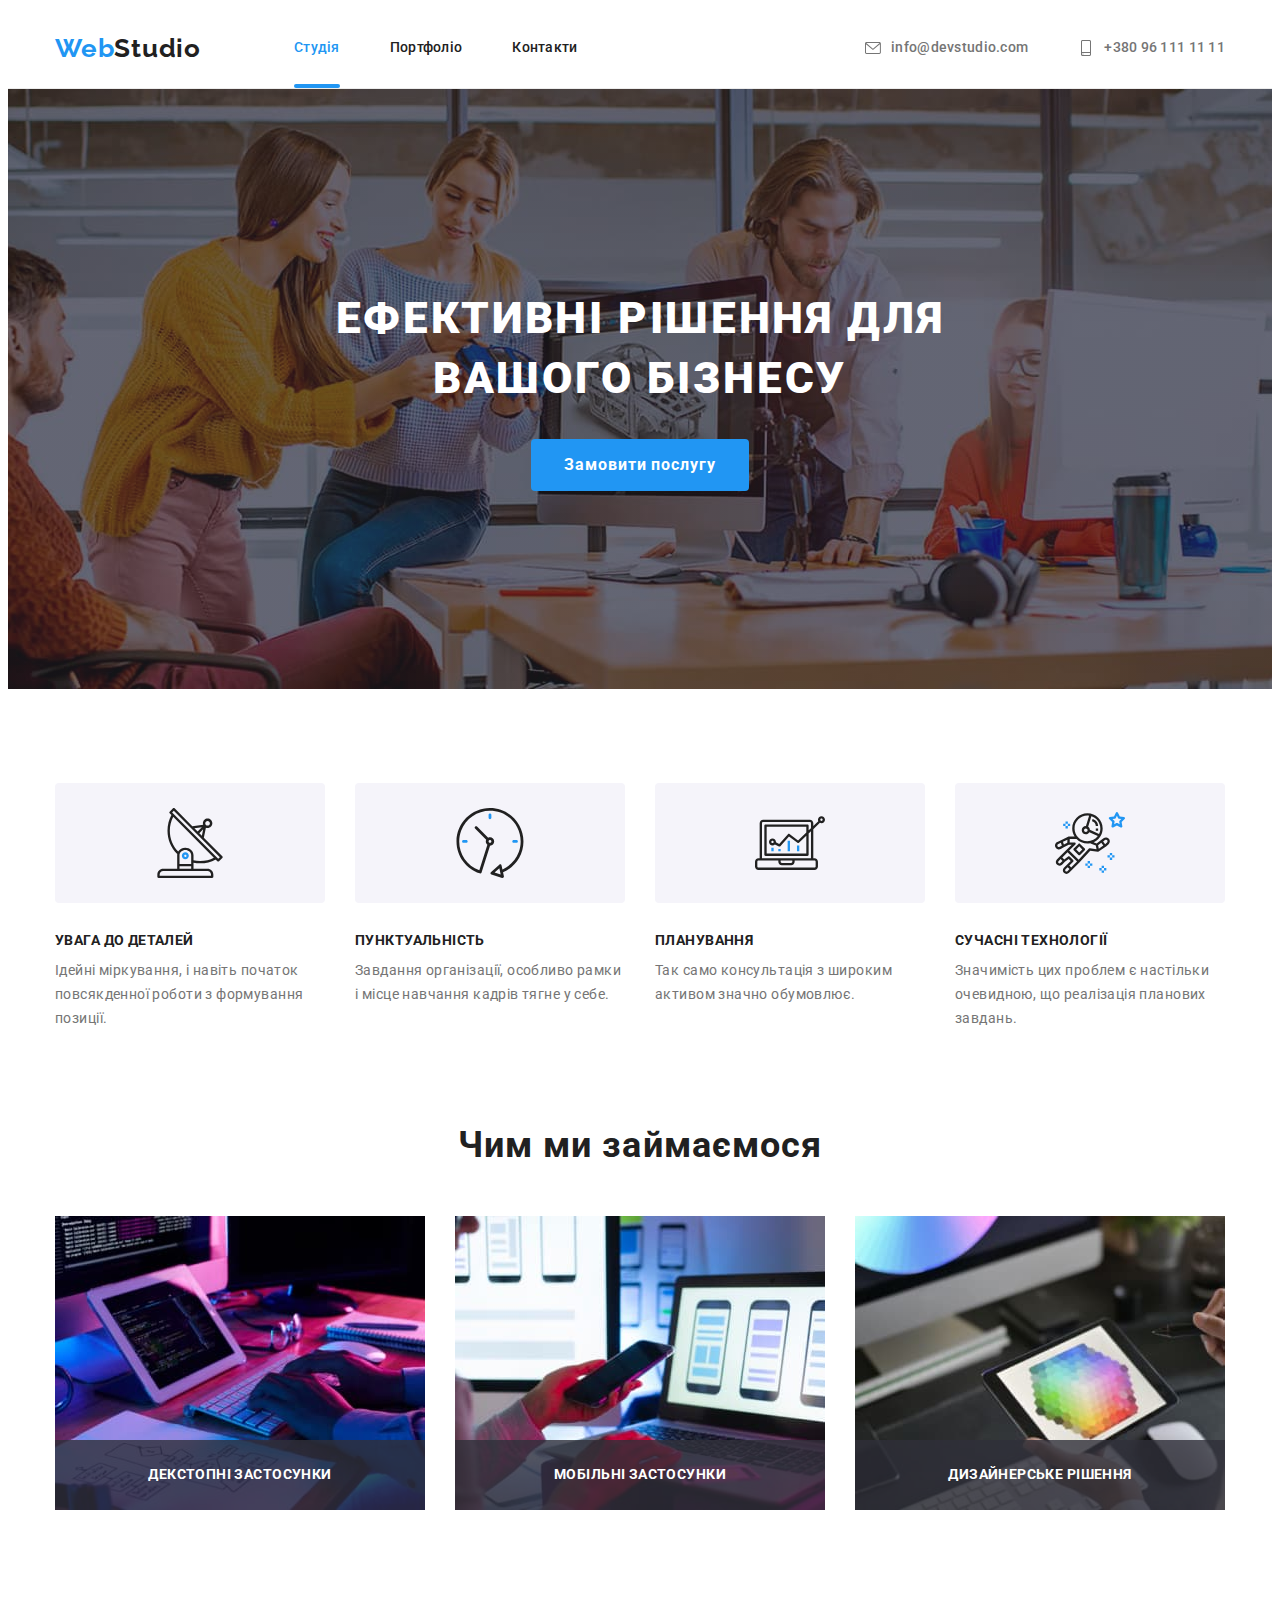
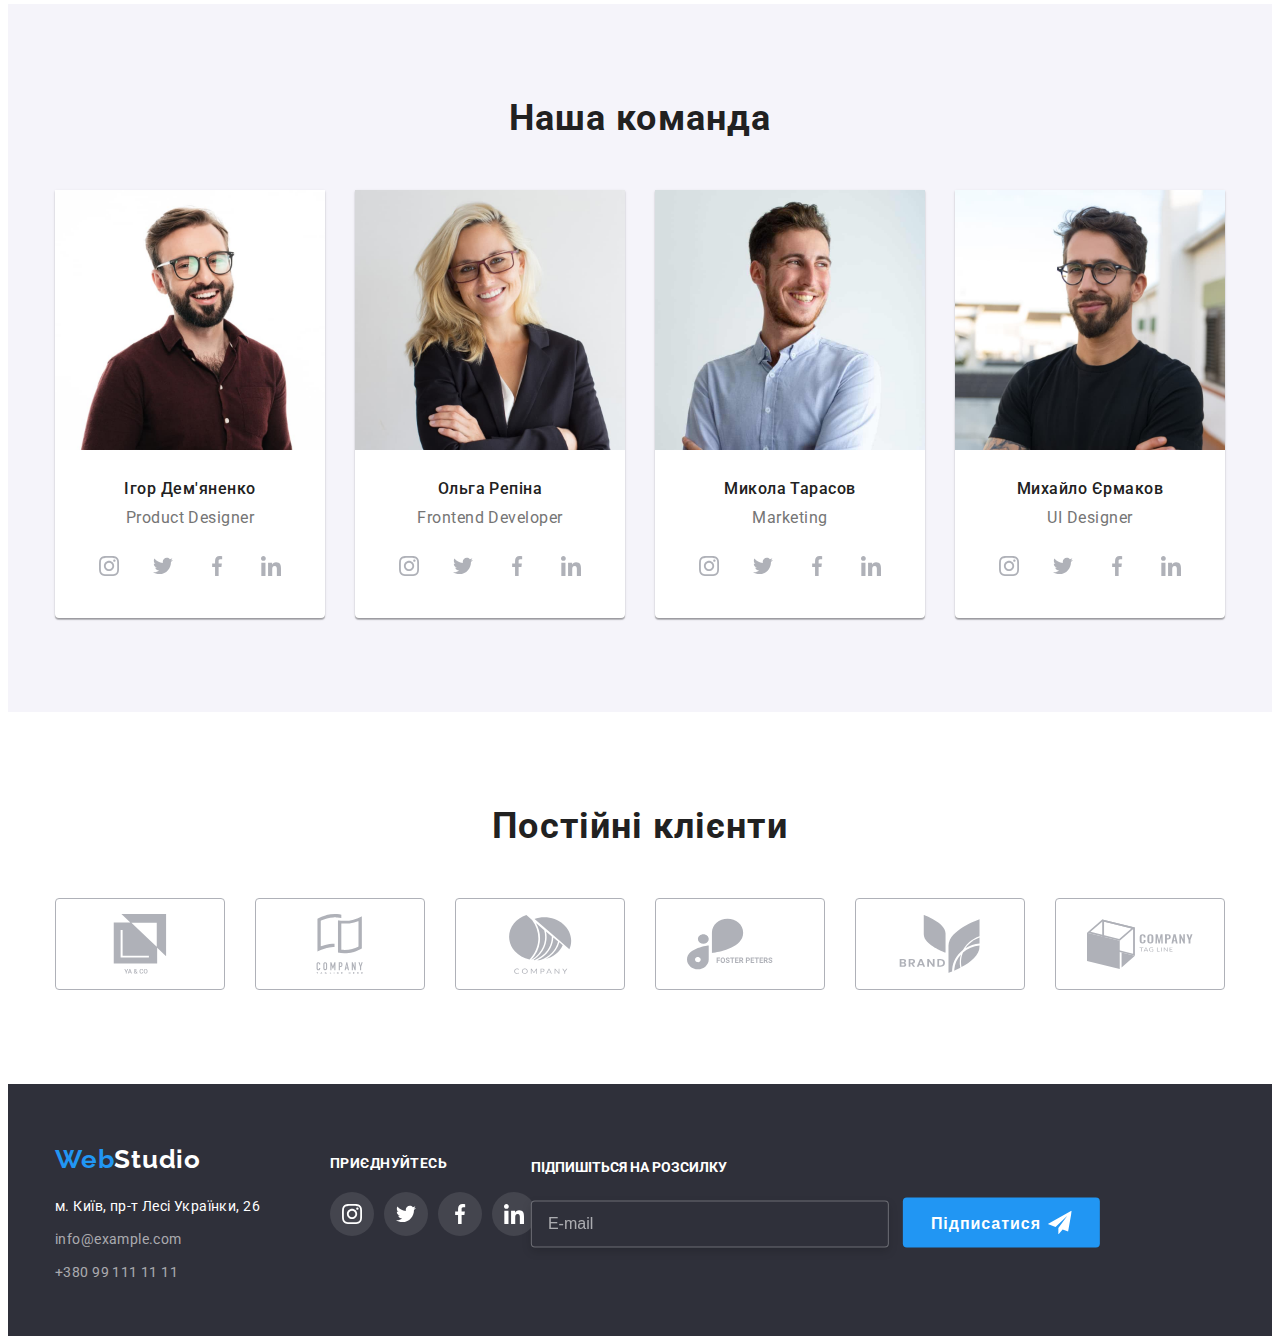
==== index.html @ ffbf45c2 "HW-6" ====
<!DOCTYPE html>
<html lang="uk">
  <head>
    <meta charset="UTF-8" />
    <meta http-equiv="X-UA-Compatible" content="IE=edge" />
    <meta name="viewport" content="width=device-width, initial-scale=1.0" />
    <title>Веб-студія</title>
    <link
      rel="stylesheet"
      href="https://cdnjs.cloudflare.com/ajax/libs/modern-normalize/1.1.0/modern-normalize.min.css"
      integrity="sha512-wpPYUAdjBVSE4KJnH1VR1HeZfpl1ub8YT/NKx4PuQ5NmX2tKuGu6U/JRp5y+Y8XG2tV+wKQpNHVUX03MfMFn9Q=="
      crossorigin="anonymous"
      referrerpolicy="no-referrer"
    />
    <link rel="preconnect" href="https://fonts.googleapis.com" />
    <link rel="preconnect" href="https://fonts.gstatic.com" crossorigin />
    <link
      href="https://fonts.googleapis.com/css2?family=Raleway:wght@700&family=Roboto:wght@400;500;700;900&display=swap"
      rel="stylesheet"
    />
    <link rel="stylesheet" href="./css/styles.css" />
  </head>
  <body>
    <header class="page-header">
      <div class="container header-flex">
        <nav class="page-nav">
          <a class="logo link" href="" lang="en"
            >Web<span class="logo-theme-dark">Studio</span></a
          >
          <ul class="menu list">
            <li class="menu-item">
              <a class="menu-link link accent current" href="#">Студія</a>
            </li>
            <li class="menu-item">
              <a class="menu-link link" href="./portfolio.html">Портфоліо</a>
            </li>
            <li class="menu-item">
              <a class="menu-link link" href="#contact">Контакти</a>
            </li>
          </ul>
        </nav>

        <ul class="contact-nav list">
          <li class="menu-item">
            <a class="contact-mail link" href="mailto:info@devstudio.com">
              <svg class="header-icon">
                <use href="./images/icons.svg#icon-mail"></use>
              </svg>
              info@devstudio.com
            </a>
          </li>
          <li class="menu-item">
            <a class="contact-number-phone link" href="tel:+38096111111">
              <svg class="header-icon">
                <use href="./images/icons.svg#icon-smartphone"></use>
              </svg>
              +380 96 111 11 11
            </a>
          </li>
        </ul>
      </div>
    </header>
    <main>
      <section class="hero">
        <div class="container">
          <h1 class="main-title">Ефективні рішення для вашого бізнесу</h1>
          <button class="modal-btn" type="button" data-modal-open>
            Замовити послугу
          </button>
          <div class="backdrop is-hidden" data-modal>
            <div class="modal">
              <form class="form">
                <span class="form-title"
                  >Залиште свої дані, ми вам передзвонимо</span
                >
                <div class="form-field top-title">
                  <label class="form-label" for="name">Ім'я</label>
                  <input class="form-input" type="text" name="name" id="name" />
                  <svg class="input-icon" width="12" height="12">
                    <use href="./images/icons.svg#icon-name"></use>
                  </svg>
                </div>
                <div class="form-field">
                  <label class="form-label" for="tel">Телефон</label>
                  <input
                    class="form-input"
                    type="tel"
                    name="tel"
                    id="tel"
                    required
                  />
                  <svg class="input-icon" width="13" height="13">
                    <use href="./images/icons.svg#icon-phone"></use>
                  </svg>
                </div>
                <div class="form-field">
                  <label class="form-label" for="email">Пошта</label>
                  <input
                    class="form-input"
                    type="email"
                    name="email"
                    id="email"
                  />
                  <svg class="input-icon" width="15" height="12">
                    <use href="./images/icons.svg#icon-email"></use>
                  </svg>
                </div>
                <div class="form-field">
                  <label class="comment-label" for="comment">Коментар</label>
                  <textarea
                    class="comment"
                    name="comment"
                    id="comment"
                    rows="9"
                    placeholder="Введіть текст"
                  ></textarea>
                </div>

                <div class="form-field-chek">
                  <label class="policy-label" for="policy">
                    <input
                      class="checkbox"
                      type="checkbox"
                      name="policy"
                      id="policy"
                    />

                    <span class="form-icon-policy">
                      <svg class="policy-icon" width="11px" height="8px">
                        <use href="./images/icons.svg#icon-check"></use>
                      </svg>
                    </span>

                    <span class="form-label-policy">
                      Погоджуюсь з розсилкою і приймаю</span
                    ><a class="policy-link" href="">Умови договору</a>
                  </label>
                </div>

                <button class="form-btn" type="submit">Відправити</button>
              </form>

              <button type="button" class="button-close" data-modal-close>
                <svg class="icon-close-modal" width="18" height="18">
                  <use href="./images/icons.svg#icon-close"></use>
                </svg>
              </button>
            </div>
          </div>
        </div>
      </section>

      <section class="services-section" id="services">
        <div class="container">
          <h2 class="visually-hidden">Підхід</h2>
          <ul class="services-list list">
            <li class="item">
              <div class="services-icon-bg">
                <svg class="services-icon" width="70" height="70">
                  <use href="./images/icons.svg#icon-antenna-1"></use>
                </svg>
              </div>

              <h3 class="subtitle">Увага до деталей</h3>
              <p class="description">
                Ідейні міркування, і навіть початок повсякденної роботи з
                формування позиції.
              </p>
            </li>
            <li class="item">
              <div class="services-icon-bg">
                <svg class="services-icon" width="70" height="70">
                  <use href="./images/icons.svg#icon-clock-2"></use>
                </svg>
              </div>

              <h3 class="subtitle">Пунктуальність</h3>
              <p class="description">
                Завдання організації, особливо рамки і місце навчання кадрів
                тягне у себе.
              </p>
            </li>
            <li class="item">
              <div class="services-icon-bg">
                <svg class="services-icon" width="70" height="70">
                  <use href="./images/icons.svg#icon-diagram-3"></use>
                </svg>
              </div>

              <h3 class="subtitle">Планування</h3>
              <p class="description">
                Так само консультація з широким активом значно обумовлює.
              </p>
            </li>
            <li class="item">
              <div class="services-icon-bg">
                <svg class="services-icon" width="70" height="70">
                  <use href="./images/icons.svg#icon-astronaut-4"></use>
                </svg>
              </div>

              <h3 class="subtitle">Сучасні технології</h3>
              <p class="description">
                Значимість цих проблем є настільки очевидною, що реалізація
                планових завдань.
              </p>
            </li>
          </ul>
        </div>
      </section>

      <section class="what-we-do-section">
        <div class="container">
          <h2 class="title-description">Чим ми займаємося</h2>
          <ul class="list services-container">
            <li class="services-element">
              <div class="thumb">
                <img
                  class="img"
                  src="./images/about/about-img-0.jpg"
                  alt="верстка, дизайн, внешнее оформление, рабочий офис"
                  width="370"
                  height="294"
                />
                <h3 class="image-name image-name-title">
                  ДЕКСТОПНІ ЗАСТОСУНКИ
                </h3>
              </div>
            </li>

            <li class="services-element">
              <div class="thumb">
                <img
                  class="img"
                  src="./images/about/about-img-1.jpg"
                  alt="разработка мобильных приложений"
                  width="370"
                  height="294"
                />
                <h3 class="image-name image-name-title">МОБІЛЬНІ ЗАСТОСУНКИ</h3>
              </div>
            </li>
            <li class="services-element">
              <div class="thumb">
                <img
                  class="img"
                  src="./images/about/about-img-2.jpg"
                  alt="веб-дизайнер выберает цвет"
                  width="370"
                  height="294"
                />
                <h3 class="image-name image-name-title">
                  ДИЗАЙНЕРСЬКЕ РІШЕННЯ
                </h3>
              </div>
            </li>
          </ul>
        </div>
      </section>

      <section class="about-section section-team" id="about">
        <div class="container">
          <h2 class="title-description">Наша команда</h2>
          <ul class="list about-container">
            <li class="about-element">
              <img
                class="img"
                src="./images/team/igor.jpg"
                alt="програміст дизайнер чоловік в окулярах"
                width="270"
                height="260"
              />
              <div class="about-card">
                <h3 class="subtitle-name">Ігор Дем'яненко</h3>
                <p class="description-position">Product Designer</p>
                <ul class="team-soc-list list">
                  <li class="team-soc-item">
                    <a href="" target="_blank" class="team-soc-link link">
                      <svg class="team-soc-icon" width="20" height="20">
                        <use href="./images/icons.svg#icon-instagram"></use>
                      </svg>
                    </a>
                  </li>
                  <li class="team-soc-item">
                    <a href="" target="_blank" class="team-soc-link link">
                      <svg class="team-soc-icon" width="20" height="20">
                        <use href="./images/icons.svg#icon-twitter"></use>
                      </svg>
                    </a>
                  </li>
                  <li class="team-soc-item">
                    <a href="" target="_blank" class="team-soc-link link">
                      <svg class="team-soc-icon" width="20" height="20">
                        <use href="./images/icons.svg#icon-facebook"></use>
                      </svg>
                    </a>
                  </li>
                  <li class="team-soc-item">
                    <a href="" target="_blank" class="team-soc-link link">
                      <svg class="team-soc-icon" width="20" height="20">
                        <use href="./images/icons.svg#icon-linkedin"></use>
                      </svg>
                    </a>
                  </li>
                </ul>
              </div>
            </li>
            <li class="about-element">
              <img
                class="img"
                src="./images/team/olga.jpg"
                alt="програміст розробник жеінка в окулярах"
                width="270"
                height="260"
              />
              <div class="about-card">
                <h3 class="subtitle-name">Ольга Репіна</h3>
                <p class="description-position">Frontend Developer</p>

                <ul class="team-soc-list list">
                  <li class="team-soc-item">
                    <a href="" target="_blank" class="team-soc-link link">
                      <svg class="team-soc-icon" width="20" height="20">
                        <use href="./images/icons.svg#icon-instagram"></use>
                      </svg>
                    </a>
                  </li>
                  <li class="team-soc-item">
                    <a href="" target="_blank" class="team-soc-link link">
                      <svg class="team-soc-icon" width="20" height="20">
                        <use href="./images/icons.svg#icon-twitter"></use>
                      </svg>
                    </a>
                  </li>
                  <li class="team-soc-item">
                    <a href="" target="_blank" class="team-soc-link link">
                      <svg class="team-soc-icon" width="20" height="20">
                        <use href="./images/icons.svg#icon-facebook"></use>
                      </svg>
                    </a>
                  </li>
                  <li class="team-soc-item">
                    <a href="" target="_blank" class="team-soc-link link">
                      <svg class="team-soc-icon" width="20" height="20">
                        <use href="./images/icons.svg#icon-linkedin"></use>
                      </svg>
                    </a>
                  </li>
                </ul>
              </div>
            </li>

            <li class="about-element">
              <img
                class="img"
                src="./images/team/nikolay.jpg"
                alt="маркетолог чоловік"
                width="270"
                height="260"
              />
              <div class="about-card">
                <h3 class="subtitle-name">Микола Тарасов</h3>
                <p class="description-position">Marketing</p>

                <ul class="team-soc-list list">
                  <li class="team-soc-item">
                    <a href="" target="_blank" class="team-soc-link link">
                      <svg class="team-soc-icon" width="20" height="20">
                        <use href="./images/icons.svg#icon-instagram"></use>
                      </svg>
                    </a>
                  </li>
                  <li class="team-soc-item">
                    <a href="" target="_blank" class="team-soc-link link">
                      <svg class="team-soc-icon" width="20" height="20">
                        <use href="./images/icons.svg#icon-twitter"></use>
                      </svg>
                    </a>
                  </li>
                  <li class="team-soc-item">
                    <a href="" target="_blank" class="team-soc-link link">
                      <svg class="team-soc-icon" width="20" height="20">
                        <use href="./images/icons.svg#icon-facebook"></use>
                      </svg>
                    </a>
                  </li>
                  <li class="team-soc-item">
                    <a href="" target="_blank" class="team-soc-link link">
                      <svg class="team-soc-icon" width="20" height="20">
                        <use href="./images/icons.svg#icon-linkedin"></use>
                      </svg>
                    </a>
                  </li>
                </ul>
              </div>
            </li>

            <li class="about-element">
              <img
                class="img"
                src="./images/team/misha.jpg"
                alt="дизайнер в окулярах"
                width="270"
                height="260"
              />
              <div class="about-card">
                <h3 class="subtitle-name">Михайло Єрмаков</h3>
                <p class="description-position">UI Designer</p>

                <ul class="team-soc-list list">
                  <li class="team-soc-item">
                    <a href="" target="_blank" class="team-soc-link link">
                      <svg class="team-soc-icon" width="20" height="20">
                        <use href="./images/icons.svg#icon-instagram"></use>
                      </svg>
                    </a>
                  </li>
                  <li class="team-soc-item">
                    <a href="" target="_blank" class="team-soc-link link">
                      <svg class="team-soc-icon" width="20" height="20">
                        <use href="./images/icons.svg#icon-twitter"></use>
                      </svg>
                    </a>
                  </li>
                  <li class="team-soc-item">
                    <a href="" target="_blank" class="team-soc-link link">
                      <svg class="team-soc-icon" width="20" height="20">
                        <use href="./images/icons.svg#icon-facebook"></use>
                      </svg>
                    </a>
                  </li>
                  <li class="team-soc-item">
                    <a href="" target="_blank" class="team-soc-link link">
                      <svg class="team-soc-icon" width="20" height="20">
                        <use href="./images/icons.svg#icon-linkedin"></use>
                      </svg>
                    </a>
                  </li>
                </ul>
              </div>
            </li>
          </ul>
        </div>
      </section>
      <section class="section section-custemers">
        <div class="container">
          <h2 class="title-description">Постійні клієнти</h2>
          <ul class="customers-list list">
            <li class="customers-item">
              <a
                href="https://www.google.com.ua/"
                target="_blank"
                class="customers-link"
              >
                <svg class="customers-icon" width="106" height="60">
                  <use href="./images/icons.svg#icon-group-1"></use>
                </svg>
              </a>
            </li>
            <li class="customers-item">
              <a
                href="https://www.google.com.ua/"
                target="_blank"
                class="customers-link"
              >
                <svg class="customers-icon" width="106" height="60">
                  <use href="./images/icons.svg#icon-group-2"></use>
                </svg>
              </a>
            </li>
            <li class="customers-item">
              <a
                href="https://www.google.com.ua/"
                target="_blank"
                class="customers-link"
              >
                <svg class="customers-icon" width="106" height="60">
                  <use href="./images/icons.svg#icon-group-3"></use>
                </svg>
              </a>
            </li>
            <li class="customers-item">
              <a
                href="https://www.google.com.ua/"
                target="_blank"
                class="customers-link"
              >
                <svg class="customers-icon" width="106" height="60">
                  <use href="./images/icons.svg#icon-group-4"></use>
                </svg>
              </a>
            </li>
            <li class="customers-item">
              <a
                href="https://www.google.com.ua/"
                target="_blank"
                class="customers-link"
              >
                <svg class="customers-icon" width="106" height="60">
                  <use href="./images/icons.svg#icon-group-5"></use>
                </svg>
              </a>
            </li>
            <li class="customers-item">
              <a
                href="https://www.google.com.ua/"
                target="_blank"
                class="customers-link"
              >
                <svg class="customers-icon" width="106" height="60">
                  <use href="./images/icons.svg#icon-group-6"></use>
                </svg>
              </a>
            </li>
          </ul>
        </div>
      </section>

      <footer id="contact" class="footer">
        <div class="container">
          <div class="footer-container">
            <div class="footer-logo">
              <a class="logo link" href="" lang="en"
                >Web<span class="logo-theme-light">Studio</span></a
              >
            </div>
            <address>
              <ul class="list">
                <li class="footer-contact">
                  <a
                    class="contact-map link"
                    href="https://goo.gl/maps/MqzZdGGHkDWmwsRv9"
                    target="blank"
                    rel="noopener noreferrer"
                    >м. Київ, пр-т Лесі Українки, 26</a
                  >
                </li>
                <li class="footer-contact">
                  <a class="contact-addres link" href="mailto:info@example.com"
                    >info@example.com</a
                  >
                </li>
                <li class="footer-tel">
                  <a class="contact-addres link" href="tel:+380991111111"
                    >+380 99 111 11 11</a
                  >
                </li>
              </ul>
            </address>
          </div>
          <div class="footer-soc">
            <h3 class="third-title">Приєднуйтесь</h3>
            <ul class="footer-soc-list list">
              <li class="footer-soc-item">
                <a
                  href="https://www.instagram.com/"
                  target="_blank"
                  class="footer-soc-link link"
                >
                  <svg class="footer-soc-icon" width="20" height="20">
                    <use href="./images/icons.svg#icon-instagram"></use>
                  </svg>
                </a>
              </li>
              <li class="footer-soc-item">
                <a
                  href="https://twitter.com/"
                  target="_blank"
                  class="footer-soc-link link"
                >
                  <svg class="footer-soc-icon" width="20" height="20">
                    <use href="./images/icons.svg#icon-twitter"></use>
                  </svg>
                </a>
              </li>
              <li class="footer-soc-item">
                <a
                  href="https://www.facebook.com/"
                  target="_blank"
                  class="footer-soc-link link"
                >
                  <svg class="footer-soc-icon" width="20" height="20">
                    <use href="./images/icons.svg#icon-facebook"></use>
                  </svg>
                </a>
              </li>
              <li class="footer-soc-item">
                <a
                  href="https://www.linkedin.com/"
                  target="_blank"
                  class="footer-soc-link link"
                >
                  <svg class="footer-soc-icon" width="20" height="20">
                    <use href="./images/icons.svg#icon-linkedin"></use>
                  </svg>
                </a>
              </li>
            </ul>
          </div>
        </div>
        <div class="footer-submit">
          <div class="footer-submit-form">
            <p class="footer-submit-text">Підпишіться на розсилку</p>
            <label class="footer-submit-label" for="submit-mail"></label>
            <input
              class="footer-submit-input"
              type="email"
              name="submit-mail"
              id="submit-mail"
              placeholder="E-mail"
            />
            
            <button class="footer-submit-btn" type="submit">
              Підписатися
              <svg class="footer-submit-icon" width="24px" height="24px">
                <use href="./images/icons.svg#icon-send"></use>
              </svg>
            </button>
             </div>
          </div>
        </div>
      </footer>
    </main>
    <script src="./js/modal.js"></script>
  </body>
</html>
---- css/styles.css ----
:root {
  --primary-font-family: "Roboto", sans-serif;
  --secondary-font-family: "Raleway", sans-serif;
  --primary-text-color-theme-dark: #212121;
  --secondary-text-color-theme-dark: #757575;
  --primary-text-color-theme-light: #ffffff;
  --secondary-text-color-theme-light: rgba(255, 255, 255, 0.6);
  --accent-color: #2196f3;
  --icon-team-color: #afb1b8;
}

.link {
  text-decoration: none;
}

.list {
  list-style: none;
  padding: 0;
  margin: 0;
}

body {
  font-family: var(--primary-font-family);
  font-style: normal;
  color: var(--primary-text-color-theme-dark);
}
.accent {
  color: var(--accent-color);
}
/* ========COMPONENTS======= */
.logo {
  font-family: var(--secondary-font-family);
  font-weight: 700;
  font-size: 26px;
  line-height: 1.19;
  letter-spacing: 0.03em;
  color: var(--accent-color);
}
.logo-theme-dark {
  font-family: var(--secondary-font-family);
  font-weight: 700;
  font-size: 26px;
  line-height: 1.19;
  letter-spacing: 0.03em;
  color: var(--primary-text-color-theme-dark);
}
.logo-theme-light {
  font-family: var(--secondary-font-family);
  font-weight: 700;
  font-size: 26px;
  line-height: 1.19;
  letter-spacing: 0.03em;
  color: var(--primary-text-color-theme-light);
}

* {
  box-sizing: border-box;
}
p,
h2,
h3 {
  margin: 0;
}
.container {
  width: 1200px;
  margin-right: auto;
  margin-left: auto;
  padding-left: 15px;
  padding-right: 15px;
}
.section {
  padding: 94px 0;
}
.img {
  display: block;
  max-width: 100%;
  height: auto;
}

/* ========HEADER======= */

.page-header {
  border-bottom: 1px solid #ececec;
}
.page-nav {
  display: flex;
  align-items: center;
}
.menu {
  display: flex;
  margin-left: 93px;
}

.menu-link {
  position: relative;
  display: block;
  font-weight: 500;
  font-size: 14px;
  line-height: 1.14;
  letter-spacing: 0.02em;
  color: #212121;
  padding-top: 32px;
  padding-bottom: 32px;

  transition: 250ms cubic-bezier(0.4, 0, 0.2, 1);
}
.menu-link.current::after {
  content: "";
  display: block;
  position: absolute;
  left: 0;
  bottom: 0;
  width: 100%;
  height: 4px;
  background-color: var(--accent-color);
  border-radius: 2px;
  transition: 250ms cubic-bezier(0.4, 0, 0.2, 1);
}
.menu-link:hover::after {
  display: block;
}

.menu-item {
  margin-left: 50px;
}
.menu-item:first-child {
  margin-left: 0;
}

.menu .menu-item:last-child {
  margin-right: 0;
}

.contact-nav {
  display: flex;
  margin-left: auto;
  align-items: center;
}

.contact-nav .menu-item + .menu-item {
  margin-left: 50px;
}

.menu-item .contact-mail {
  display: flex;
}
.header-flex {
  display: flex;
}
.menu-item .contact-number-phone {
  display: flex;
}
.header-icon {
  width: 16px;
  height: 16px;
  margin-right: 10px;
  fill: currentColor;
}

.contact-mail {
  font-weight: 500;
  font-size: 14px;
  line-height: 1.14;
  letter-spacing: 0.02em;
  color: #757575;
  transition: 250ms cubic-bezier(0.4, 0, 0.2, 1);
}
.contact-number-phone {
  font-weight: 500;
  font-size: 14px;
  line-height: 1.14;
  letter-spacing: 0.02em;
  color: #757575;
  transition: 250ms cubic-bezier(0.4, 0, 0.2, 1);
}
.menu-link:hover,
.menu-link:focus,
.current {
  color: var(--accent-color);
}

.contact-mail:hover,
.contact-mail:focus {
  color: var(--accent-color);
}

.contact-number-phone:hover,
.contact-number-phone:focus {
  color: var(--accent-color);
}

/* ========HERO======= */

.hero {
  background-color: #2f303a;
  text-align: center;
  padding-top: 200px;
  padding-bottom: 200px;
  max-width: 1600px;
  height: 600px;
  margin-left: auto;
  margin-right: auto;
  background-image: linear-gradient(
      rgba(47, 48, 58, 0.4),
      rgba(47, 48, 58, 0.4)
    ),
    url(../images/background/hero-img.jpg);
  background-size: cover;
  background-position: center;
  background-repeat: no-repeat;
}

.main-title {
  font-weight: 900;
  font-size: 44px;
  line-height: 1.36;
  letter-spacing: 0.06em;
  text-transform: uppercase;
  color: var(--primary-text-color-theme-light);
  margin: 0 auto;
  margin-bottom: 30px;
  text-align: center;
  max-width: 694px;
}

.modal-btn {
  font-family: var(--primary-font-family);
  font-weight: 700;
  font-size: 16px;
  line-height: 1.87;
  letter-spacing: 0.06em;
  cursor: pointer;
  color: var(--primary-text-color-theme-light);
  background-color: var(--accent-color);
  border: 1px solid transparent;
  border-radius: 4px;
  padding: 10px 32px;
  min-width: 200px;
  transition: 250ms cubic-bezier(0.4, 0, 0.2, 1);
}

.modal-btn:hover,
.modal-btn:focus {
  background: #188ce8;
  box-shadow: 0px 4px 4px rgba(0, 0, 0, 0.15);
  border-radius: 4px;
}
.visually-hidden {
  position: absolute;
  width: 1px;
  height: 1px;
  margin: -1px;
  border: 0;
  padding: 0;
  white-space: nowrap;
  clip-path: inset(100%);
  clip: rect(0 0 0 0);
  overflow: hidden;
}
.backdrop.is-hidden {
  opacity: 0;
  visibility: hidden;
  pointer-events: none;
}
.backdrop.is-hidden .modal {
  transform: translate(-50%, -50%) scale(1.1);
}
.backdrop {
  position: fixed;
  top: 0;
  left: 0;
  width: 100%;
  height: 100%;
  z-index: 1;
  background-color: rgba(0, 0, 0, 0.2);
  visibility: visible;
  opacity: 1;
  transition: 350ms cubic-bezier(0.4, 0, 0.2, 1);
}
.modal {
  position: absolute;
  top: 50%;
  left: 50%;
  transform: translate(-50%, -50%) scale(1);
  transition: 350ms cubic-bezier(0.4, 0, 0.2, 1);

  min-height: 581px;
  min-width: 528px;

  background: #ffffff;
  box-shadow: 0px 1px 3px rgba(0, 0, 0, 0.12), 0px 1px 1px rgba(0, 0, 0, 0.14),
    0px 2px 1px rgba(0, 0, 0, 0.2);
  border-radius: 4px;
}
.button-close {
  display: flex;
  position: absolute;
  height: 30px;
  width: 30px;
  top: 8px;
  right: 8px;
  border-radius: 50%;
  border: 1px solid rgba(0, 0, 0, 0.1);
  background: #ffffff;
  justify-content: center;
  align-items: center;
  cursor: pointer;
}
.icon-close-modal {
  fill: #000;
  transition: 250ms cubic-bezier(0.4, 0, 0.2, 1);
}
.icon-close-modal:hover,
.icon-close-modal:focus {
  fill: var(--accent-color);
}
/* ========MODAL======= */
.form {
  width: 528px;
  margin-left: auto;
  margin-right: auto;
  padding: 40px;
  background: #ffffff;
  box-shadow: 0px 1px 3px rgba(0, 0, 0, 0.12), 0px 1px 1px rgba(0, 0, 0, 0.14),
    0px 2px 1px rgba(0, 0, 0, 0.2);
  border-radius: 4px;
}
.form-title {
  font-weight: 700;
  font-size: 20px;
  line-height: 1.15;
  text-align: center;
  letter-spacing: 0.03em;
  color: var(--primary-text-color-theme-dark);
}
.form-field {
  position: relative;
  display: flex;
  flex-direction: column;
  margin-bottom: 10px;
}
.top-title {
  margin-top: 12px;
}
.form-label,
.comment-label {
  display: flex;
  justify-content: left;

  font-size: 12px;
  line-height: 1.17;
  letter-spacing: 0.01em;
  color: var(--secondary-text-color-theme-dark);
  margin-bottom: 4px;
}

.form-input {
  display: block;
  width: 100%;
  padding: 11px 42px;
  border: 1px solid rgba(33, 33, 33, 0.2);
  border-radius: 4px;
  transition: border-color 250ms cubic-bezier(0.4, 0, 0.2, 1);
  cursor: pointer;
}
.form-input:hover,
.form-input:focus {
  border-color: var(--accent-color);
  outline: none;
}

.input-icon {
  position: absolute;
  bottom: 14px;
  left: 14px;
  width: 18px;
  height: 18px;
  transition: 250ms cubic-bezier(0.4, 0, 0.2, 1);
}
.form-input:hover ~ .input-icon,
.form-input:focus ~ .input-icon {
  fill: var(--accent-color);
}

textarea {
  padding: 12px 16px;
  height: 120px;

  font-size: 12px;
  line-height: 1.17;
  letter-spacing: 0.01em;

  border: 1px solid rgba(33, 33, 33, 0.2);
  border-radius: 4px;
  transition: border-color 250ms cubic-bezier(0.4, 0, 0.2, 1);
  resize: none;
}
textarea:hover,
textarea:focus {
  outline: none;
  border-color: var(--accent-color);
}

.comment::placeholder {
  font-size: 12px;
  line-height: 1.17;
  letter-spacing: 0.01em;
  color: rgba(117, 117, 117, 0, 5);
}

.form-field-chek {
  margin: 0 auto 30px 13px;
  vertical-align: middle;
  /*margin-bottom: 30px;*/
  display: flex;
  align-items: center;
  justify-content: center;
  margin-top: 20px;
}

.policy-icon {
  display: inline-block;
  width: 100%;
  height: 100%;
  padding-bottom: 2px;
}

.checkbox {
  display: inline-block;
  align-items: center;
  position: absolute;

  width: 1px;
  height: 1px;
  margin: -1px;
  padding: 0;

  overflow: hidden;
  border: 0;
  clip: rect(0 0 0 0);
}
.checkbox:checked + .form-icon-policy {
  background: #2196f3;
  border: none;
  box-shadow: 0px 1px 3px rgba(0, 0, 0, 0.12), 0px 1px 1px rgba(0, 0, 0, 0.14),
    0px 2px 1px rgba(0, 0, 0, 0.2);
  transition: 250ms cubic-bezier(0.4, 0, 0.2, 1);
  /*border-color: var(--accent-color);*/
}

.policy-label {
  cursor: pointer;
  display: flex;
  align-items: center;
}
.form-label-policy {
  font-size: 14px;
  line-height: 1.71;
  letter-spacing: 0.03em;
  color: var(--secondary-text-color-theme-dark);
}
.policy-link {
  color: var(--accent-color);
  font-size: 14px;
  line-height: 1.71;
  letter-spacing: 0.03em;
  cursor: pointer;
  margin-left: 6px;
}

.form-icon-policy {
  /* display: inline-block; */
  margin-right: 7px;
  width: 16px;
  height: 15px;
  /* margin: auto 0; */
  border: 2px solid #212121;
  box-sizing: border-box;
  border-radius: 2px;
  /* padding: 12px;  */
}

.form-btn {
  font-family: var(--primary-font-family);
  font-weight: 700;
  font-size: 16px;
  line-height: 1.87;
  letter-spacing: 0.06em;
  cursor: pointer;

  color: var(--primary-text-color-theme-light);
  background-color: var(--accent-color);
  border: 1px solid transparent;
  box-shadow: 0px 4px 4px rgba(0, 0, 0, 0.15);
  border-radius: 4px;

  padding: 10px 32px;
  min-width: 200px;
  transition: 250ms cubic-bezier(0.4, 0, 0.2, 1);
}
.form-btn:hover,
.form-btn:focus {
  background: #188ce8;
  box-shadow: 0px 4px 4px rgba(0, 0, 0, 0.15);
  border-radius: 4px;
}

/* ========SERVICES======= */
.services-section {
  padding-top: 94px;
  padding-bottom: 94px;
}
.services-list {
  display: flex;
  justify-content: space-between;
  max-width: 1170px;
}
.item {
  margin-right: 30px;
}

.item:last-child {
  margin-right: 0;
}

.item:nth-last-child(-n + 4) {
  margin-bottom: 0;
}
.services-icon-bg {
  width: 270px;
  height: 120px;
  margin-bottom: 30px;
  display: flex;
  justify-content: center;
  align-items: center;
  background-color: #f5f4fa;
  border-radius: 4px;
}
/*=================what-we-do-section=====================*/
.what-we-do-section {
  padding-bottom: 94px;
}
.services-container {
  display: flex;
  justify-content: center;
  max-width: 1170px;
}
.services-element {
  width: 370px;
  margin-right: 30px;
}

.services-element:last-child {
  margin-right: 0;
}
.services-element:nth-last-child(-n + 3) {
  margin-bottom: 0;
}

.subtitle {
  font-weight: 700;
  font-size: 14px;
  line-height: 1.14;
  letter-spacing: 0.03em;
  text-transform: uppercase;
  padding-bottom: 10px;
  width: 270px;
}
.description {
  font-weight: 400;
  font-size: 14px;
  line-height: 1.71;
  letter-spacing: 0.03em;
  color: var(--secondary-text-color-theme-dark);
  width: 270px;
}

.thumb {
  position: relative;
}
.image-name {
  display: flex;
  justify-content: center;
  align-items: center;
  position: absolute;
  left: 0;
  bottom: 0;
  right: 0;
  width: inherit;
  height: 70px;
  background-color: rgba(47, 48, 58, 0.8);
}
.image-name-title {
  font-weight: 700;
  font-size: 14px;
  line-height: 1.14;
  text-align: center;
  letter-spacing: 0.03em;
  text-transform: uppercase;

  color: #ffffff;
}

/* ========TEAM======= */

.section-team {
  background-color: #f5f4fa;
}
.about-section {
  padding-bottom: 94px;
  padding-top: 94px;
}
.about-container {
  display: flex;
  justify-content: center;
  max-width: 1170px;
}

.title-description {
  margin-bottom: 50px;
}
.about-element {
  width: 270px;
  margin-right: 30px;
  margin-bottom: 94px;
  box-shadow: 0px 1px 3px rgba(0, 0, 0, 0.12), 0px 1px 1px rgba(0, 0, 0, 0.14),
    0px 2px 1px rgba(0, 0, 0, 0.2);
  border-radius: 0px 0px 4px 4px;
  background-color: #ffffff;
}
.about-element:last-child {
  margin-right: 0;
}
.about-element:nth-last-child(-n + 4) {
  margin-bottom: 0;
}

.about-card {
  padding-top: 30px;
  padding-bottom: 30px;
}

.title-description {
  font-weight: 700;
  font-size: 36px;
  line-height: 1.16;
  text-align: center;
  letter-spacing: 0.03em;
}
.subtitle-name {
  font-weight: 500;
  font-size: 16px;
  line-height: 1.18;
  text-align: center;
  letter-spacing: 0.03em;
  margin-bottom: 10px;
}
.description-position {
  font-weight: 400;
  font-size: 16px;
  line-height: 1.18;
  text-align: center;
  letter-spacing: 0.03em;
  color: var(--secondary-text-color-theme-dark);
  margin-bottom: 16px;
}

.team-soc-list {
  display: flex;
  justify-content: center;
}
.team-soc-item {
  width: 44px;
  height: 44px;
  margin-left: 10px;
}
.team-soc-item:first-child {
  margin-left: 0;
}
.team-soc-link {
  display: flex;
  align-items: center;
  justify-content: center;
  width: 100%;
  height: 100%;
  border-radius: 50%;
  background-color: #ffffff;
  fill: var(--icon-team-color);
  transition: 250ms cubic-bezier(0.4, 0, 0.2, 1);
}

.team-soc-link:hover,
.team-soc-link:focus {
  background-color: var(--accent-color);
  fill: white;
}

/* ========about/======= */

/* ========CUSTOMERS/======= */

.customers-list {
  display: flex;
  justify-content: space-between;
}
.customers-link {
  width: 170px;
  height: 92px;
  display: flex;
  justify-content: center;
  align-items: center;
  border: 1px solid var(--icon-team-color);
  border-radius: 4px;
  fill: var(--icon-team-color);
  transition: 250ms cubic-bezier(0.4, 0, 0.2, 1);
}

.customers-item:not(:last-child) {
  margin-right: 30px;
}

.customers-link:hover,
.customers-link:focus {
  fill: var(--accent-color);
  border-color: var(--accent-color);
}

/* ========FOOTER ======= */

.footer {
  background-color: #2f303a;
  height: 252px;
  padding-top: 60px;
  padding-bottom: 60px;
}

.footer-logo {
  margin-bottom: 20px;
}

.footer-contact {
  margin-bottom: 9px;
  margin-right: 70px;
}
.contact-map {
  font-weight: 400;
  font-style: normal;
  font-size: 14px;
  line-height: 1.71;
  letter-spacing: 0.03em;

  color: var(--primary-text-color-theme-light);
}
.contact-addres {
  font-weight: 400;
  font-style: normal;
  font-size: 14px;
  line-height: 1.71;
  letter-spacing: 0.03em;
  color: var(--secondary-text-color-theme-light);
  margin-right: 70px;
  transition: 250ms cubic-bezier(0.4, 0, 0.2, 1);
}

.contact-addres:hover,
.contact-addres:focus {
  color: var(--accent-color);
}

/* ========footer-soc-link======= */

.footer-item:not(:last-child) {
  margin-bottom: 9px;
}
.third-title {
  font-weight: 700;
  font-size: 14px;
  line-height: 1.14;
  letter-spacing: 0.03em;
  text-transform: uppercase;
  margin: 0 0 20px;
  color: #fff;
}

.footer-soc-list {
  display: flex;
}

.footer-soc-item {
  width: 44px;
  height: 44px;
  border-radius: 50px;
  background-color: rgba(255, 255, 255, 0.1);
}

.footer-soc-item:not(:last-child) {
  margin-right: 10px;
}

.footer-soc-link {
  width: 100%;
  height: 100%;
  display: flex;
  align-items: center;
  justify-content: center;
  border-radius: 50px;
  fill: #fff;
  transition: 250ms cubic-bezier(0.4, 0, 0.2, 1);
}

.footer-soc-link:focus,
.footer-soc-link:hover {
  background-color: var(--accent-color);
}

.footer > .container {
  display: flex;
}

.footer-soc {
  padding-top: 12px;
}
/* ========FOOTER-FORM======= */
.footer-submit {
  position: relative;
  width: 100%;
}

.footer-submit-form {
  position: absolute;

  bottom: 80%;
  right: 42%;
  margin-right: -50%;
  transform: translate(-48%, -36%);
}

.footer-submit-text {
  padding: 20px 0px 10px 0px;
  margin-bottom: 20px;

  font-weight: 700;
  font-size: 14px;
  line-height: 1.14px;
  text-transform: uppercase;

  color: var(--primary-text-color-theme-light);
}

.footer-submit-input {
  width: 358px;
  margin: 0;
  padding: 15px 16px;

  border-radius: 4px;
  outline: none;
  border: 1px solid rgba(255, 255, 255, 0.3);
  cursor: pointer;
  filter: drop-shadow(0px 4px 4px rgba(0, 0, 0, 0.15));
  background-color: #2f303a;
  color: var(--primary-text-color-theme-light);
  transition: 250ms cubic-bezier(0.4, 0, 0.2, 1);
}
.footer-submit-input:hover,
.footer-submit-input:focus {
  border: 1px solid #2196f3;
}

.footer-submit-input::placeholder {
  font-size: 16px;
  line-height: 1.25;

  color: rgba(255, 255, 255, 0.6);
}

.footer-submit-btn {
  display: inline-flex;
  justify-content: center;
  align-items: center;
  text-align: center;
  border: none;
  padding: 8px 28px;
  border-radius: 4px;

  background-color: var(--accent-color);
  color: var(--primary-text-color-theme-light);
  transition: 250ms cubic-bezier(0.4, 0, 0.2, 1);

  font-weight: 700;
  font-size: 16px;
  line-height: 1.87;
  letter-spacing: 0.06em;

  cursor: pointer;
  margin-left: 10px;

  height: 50px;
}
.footer-submit-btn:hover,
.footer-submit-btn:focus {
  background: #188ce8;
  box-shadow: 0px 4px 4px rgba(0, 0, 0, 0.15);
}
.footer-submit-icon {
  margin-left: 7px;
}

/* ========FILTTER PORTFOLIO======= */
.filter-container {
  display: flex;
  justify-content: center;
  max-width: 1170px;
  margin-bottom: 50px;
}
.filter-element {
  margin-right: 8px;
}

.btn-name {
  font-family: var(--primary-font-family);
  font-weight: 500;
  font-size: 16px;
  line-height: 1.62;
  text-align: center;
  letter-spacing: 0.03em;
  cursor: pointer;
  background-color: #f5f4fa;
  border: none;
  border-radius: 4px;
  min-width: 73px;
  padding: 6px 22px;
  color: var(--primary-text-color-theme-dark);
  transition: 250ms cubic-bezier(0.4, 0, 0.2, 1);
}
.btn-name:hover,
.btn-name:focus {
  color: var(--primary-text-color-theme-light);
  background-color: var(--accent-color);
  box-shadow: 0px 3px 1px rgba(0, 0, 0, 0.1), 0px 1px 2px rgba(0, 0, 0, 0.08),
    0px 2px 2px rgba(0, 0, 0, 0.12);
}

/* ========PORTFOLIO======= */

.portfolio-container {
  display: flex;
  flex-wrap: wrap;
}
.portfolio-element {
  width: 370px;
  margin-right: 30px;
  margin-bottom: 30px;
  cursor: pointer;
  transition: 250ms cubic-bezier(0.4, 0, 0.2, 1);
}

.portfolio-element:hover,
.portfolio-element:focus {
  box-shadow: 0px 1px 1px rgba(0, 0, 0, 0.12), 0px 4px 4px rgba(0, 0, 0, 0.06),
    1px 4px 6px rgba(0, 0, 0, 0.16);
}

.portfolio-overlay {
  overflow: hidden;
  position: relative;
}
.overlay-wrapper {
  position: absolute;
  top: 0;
  left: 0;
  width: 100%;
  height: 100%;
  background-color: rgba(33, 150, 243, 0.9);

  transform: translateY(100%);
  transition: transform 250ms cubic-bezier(0.4, 0, 0.2, 1);
}
.portfolio-element:hover .overlay-wrapper {
  transform: translateY(0);
}

.portfolio-overlay:hover::before {
  opacity: 1;
}
.portfolio-overlay-contents:hover {
  opacity: 1;
}
.portfolio-overlay-contents {
  min-width: 322px;
  min-height: 168px;
  position: absolute;
  top: 50%;
  left: 50%;
  transform: translate(-50%, -50%);
  transition: transform 250ms cubic-bezier(0.4, 0, 0.2, 1);
}

.portfolio-overlay-description {
  font-weight: 400;
  font-size: 18px;
  line-height: 1.56;
  letter-spacing: 0.03em;
  color: var(--primary-text-color-theme-light);
}

.portfolio-element:nth-child(3n) {
  margin-right: 0;
}

.portfolio-element:nth-last-child(-n + 3) {
  margin-bottom: 0;
}
.border-card {
  border: 1px solid #eeeeee;
  padding: 20px 24px 20px 24px;
}
.subtitle-portfolio {
  font-family: var(--primary-font-family);
  font-weight: 700;
  font-size: 18px;
  line-height: 2;
  letter-spacing: 0.06em;

  color: var(--primary-text-color-theme-dark);
}
.description-portfolio {
  font-family: var(--primary-font-family);
  font-weight: 400;
  font-size: 16px;
  line-height: 1.88;
  letter-spacing: 0.03em;
  color: var(--secondary-text-color-theme-dark);
}
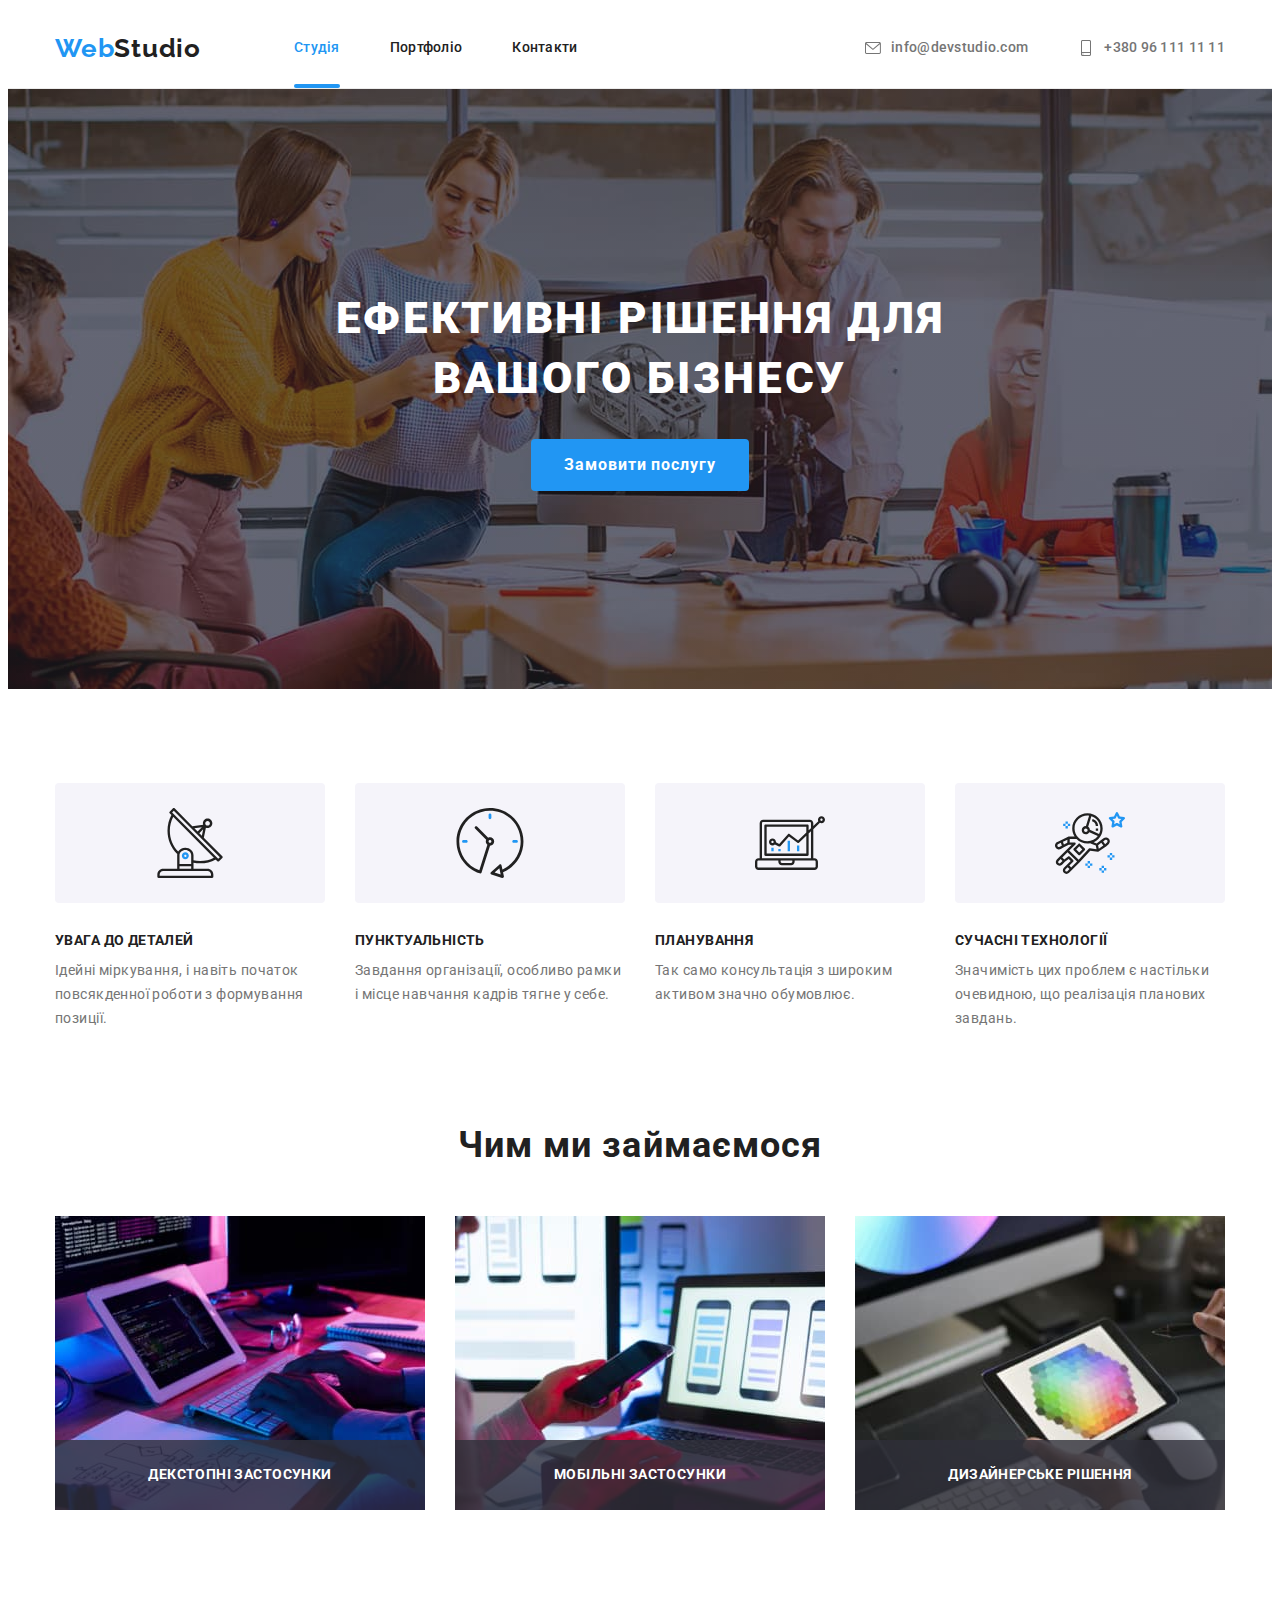
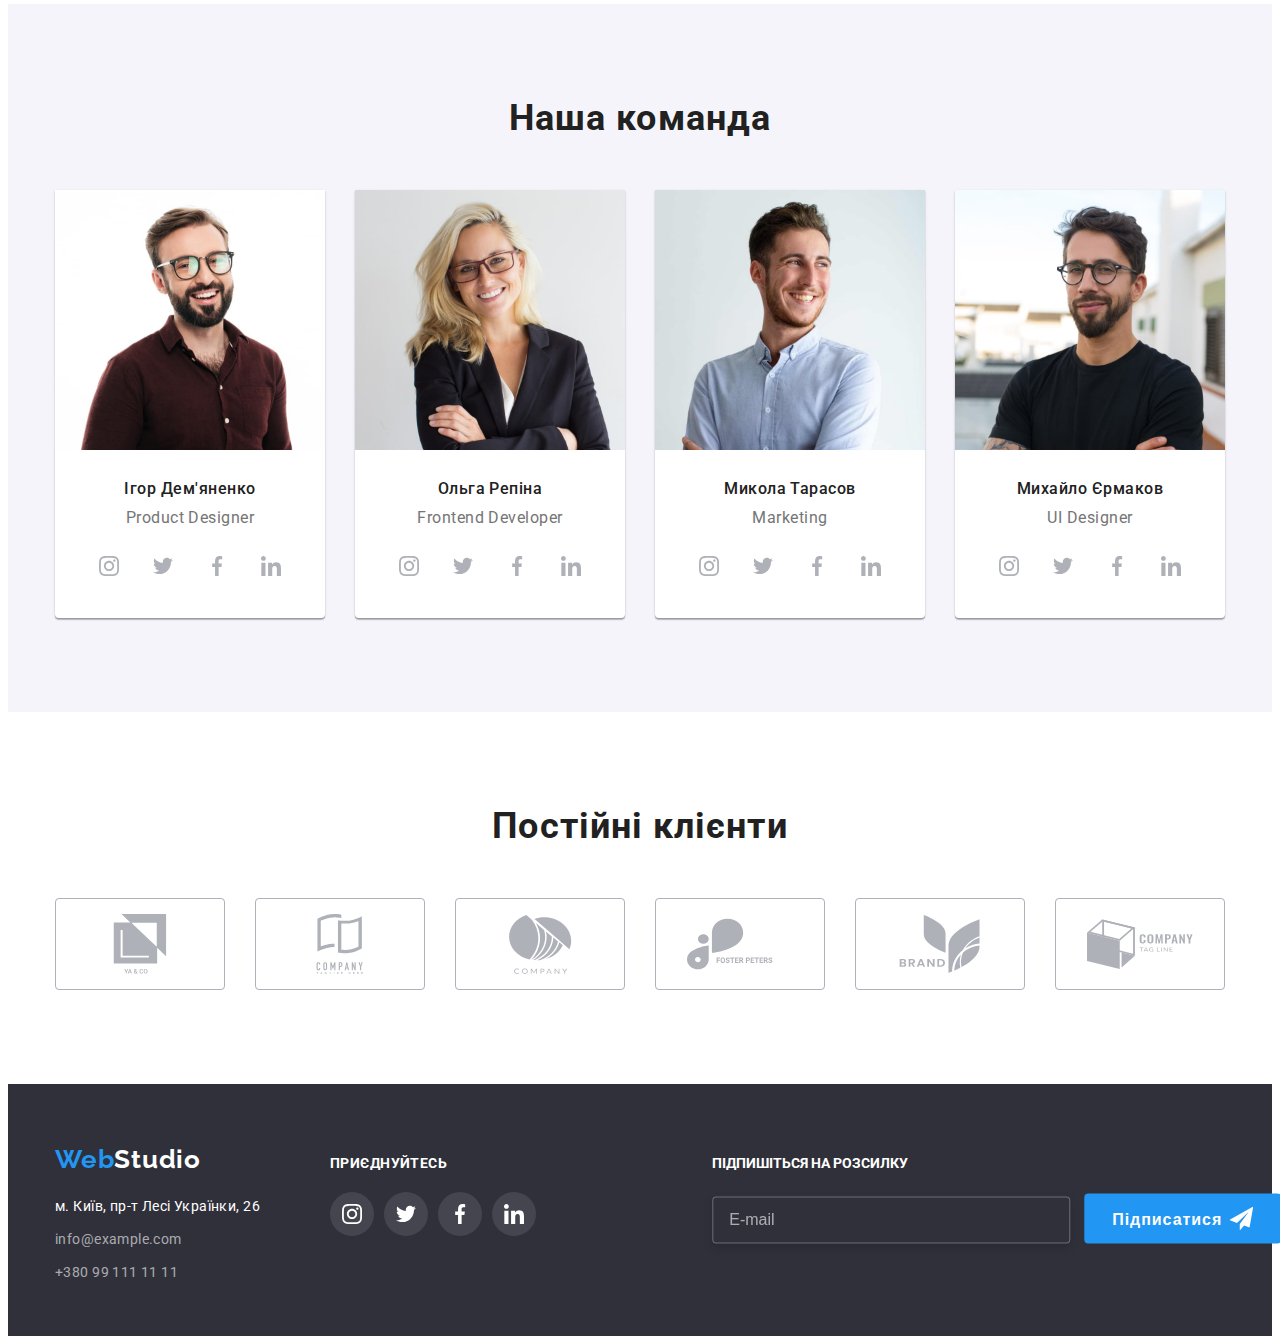
==== commit 23e408b4: "hw-6 corrected" ====
--- a/index.html
+++ b/index.html
@@ -76,7 +76,7 @@
                 <div class="form-field top-title">
                   <label class="form-label" for="name">Ім'я</label>
                   <input class="form-input" type="text" name="name" id="name" />
-                  <svg class="input-icon" width="12" height="12">
+                  <svg class="input-icon" width="18" height="18">
                     <use href="./images/icons.svg#icon-name"></use>
                   </svg>
                 </div>
@@ -89,7 +89,7 @@
                     id="tel"
                     required
                   />
-                  <svg class="input-icon" width="13" height="13">
+                  <svg class="input-icon" width="18" height="18">
                     <use href="./images/icons.svg#icon-phone"></use>
                   </svg>
                 </div>
@@ -101,7 +101,7 @@
                     name="email"
                     id="email"
                   />
-                  <svg class="input-icon" width="15" height="12">
+                  <svg class="input-icon" width="18" height="18">
                     <use href="./images/icons.svg#icon-email"></use>
                   </svg>
                 </div>
@@ -126,7 +126,7 @@
                     />
 
                     <span class="form-icon-policy">
-                      <svg class="policy-icon" width="11px" height="8px">
+                      <svg class="policy-icon" width="18px" height="18px">
                         <use href="./images/icons.svg#icon-check"></use>
                       </svg>
                     </span>
@@ -140,11 +140,13 @@
                 <button class="form-btn" type="submit">Відправити</button>
               </form>
 
+             
               <button type="button" class="button-close" data-modal-close>
                 <svg class="icon-close-modal" width="18" height="18">
                   <use href="./images/icons.svg#icon-close"></use>
                 </svg>
               </button>
+             
             </div>
           </div>
         </div>
--- a/css/styles.css
+++ b/css/styles.css
@@ -306,7 +306,10 @@
   align-items: center;
   cursor: pointer;
 }
+
 .icon-close-modal {
+  width: 100%;
+  height: 100%;
   fill: #000;
   transition: 250ms cubic-bezier(0.4, 0, 0.2, 1);
 }
@@ -314,6 +317,7 @@
 .icon-close-modal:focus {
   fill: var(--accent-color);
 }
+
 /* ========MODAL======= */
 .form {
   width: 528px;
@@ -357,7 +361,7 @@
 .form-input {
   display: block;
   width: 100%;
-  padding: 11px 42px;
+  padding: 11px 40px;
   border: 1px solid rgba(33, 33, 33, 0.2);
   border-radius: 4px;
   transition: border-color 250ms cubic-bezier(0.4, 0, 0.2, 1);
@@ -815,6 +819,7 @@
 
 .footer > .container {
   display: flex;
+  justify-content: baseline;
 }
 
 .footer-soc {
@@ -823,16 +828,17 @@
 /* ========FOOTER-FORM======= */
 .footer-submit {
   position: relative;
-  width: 100%;
+  width: 570px;
+  margin-left: 874px;
 }
 
 .footer-submit-form {
   position: absolute;
 
-  bottom: 80%;
-  right: 42%;
+  bottom: 100%;
+  right: 50%;
   margin-right: -50%;
-  transform: translate(-48%, -36%);
+  transform: translate(-30%, -40%);
 }
 
 .footer-submit-text {
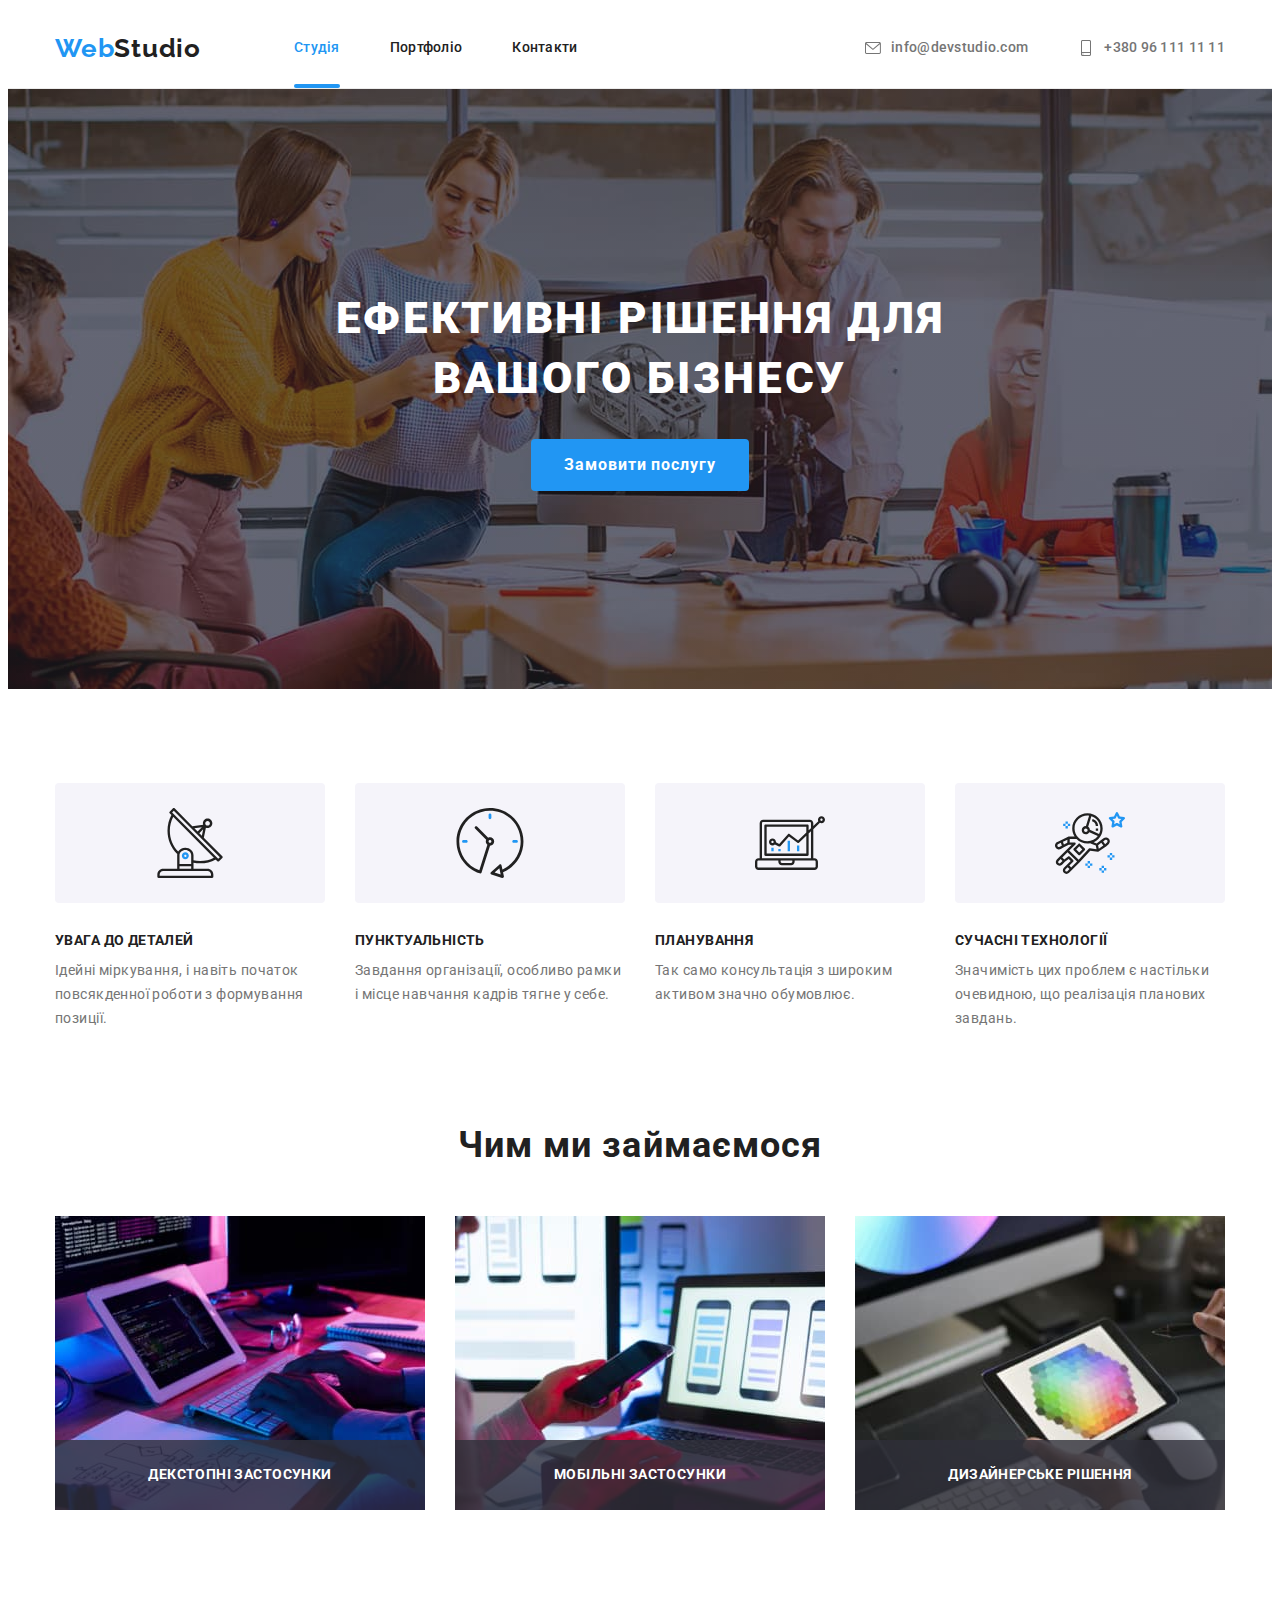
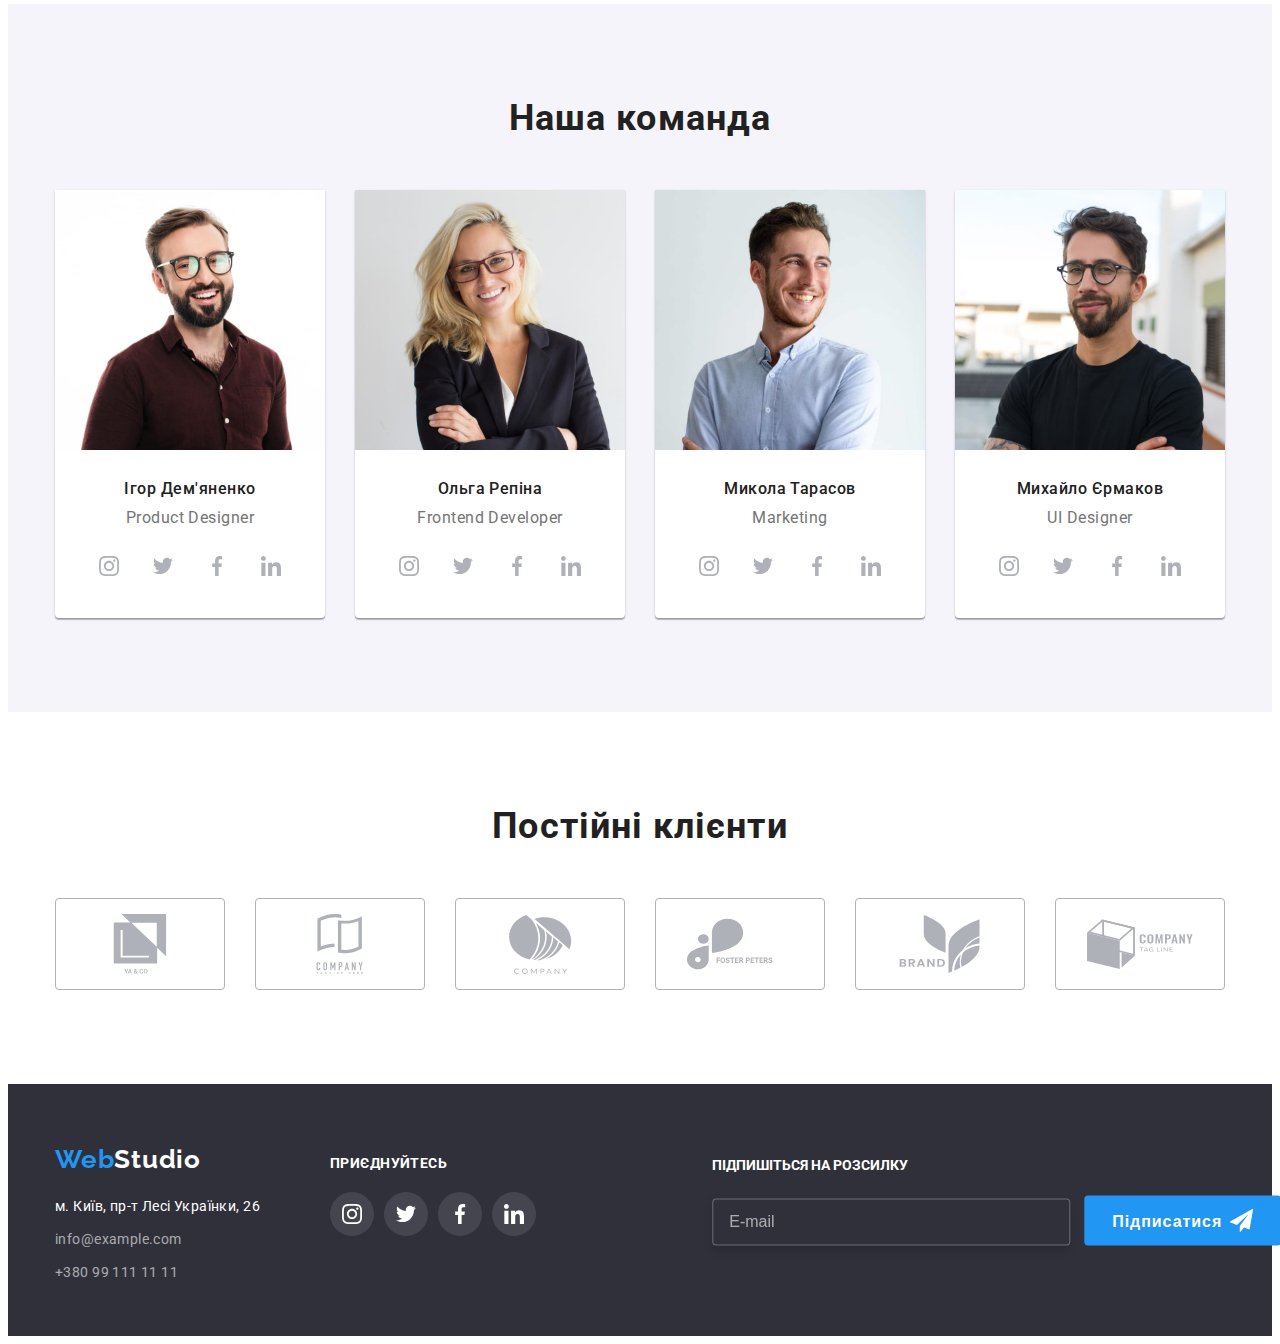
==== commit 0685fa34: "HW-6" ====
--- a/index.html
+++ b/index.html
@@ -116,6 +116,7 @@
                   ></textarea>
                 </div>
 
+  
                 <div class="form-field-chek">
                   <label class="policy-label" for="policy">
                     <input
@@ -131,11 +132,14 @@
                       </svg>
                     </span>
 
+                 
                     <span class="form-label-policy">
                       Погоджуюсь з розсилкою і приймаю</span
                     ><a class="policy-link" href="">Умови договору</a>
+                   
                   </label>
                 </div>
+               
 
                 <button class="form-btn" type="submit">Відправити</button>
               </form>
--- a/css/styles.css
+++ b/css/styles.css
@@ -456,6 +456,7 @@
   cursor: pointer;
   display: flex;
   align-items: center;
+  justify-content: center;
 }
 .form-label-policy {
   font-size: 14px;
@@ -829,7 +830,9 @@
 .footer-submit {
   position: relative;
   width: 570px;
+  max-height: 86px;
   margin-left: 874px;
+  margin-right: 93px;
 }
 
 .footer-submit-form {
@@ -838,7 +841,8 @@
   bottom: 100%;
   right: 50%;
   margin-right: -50%;
-  transform: translate(-30%, -40%);
+
+  transform: translate(-30%, -38%);
 }
 
 .footer-submit-text {
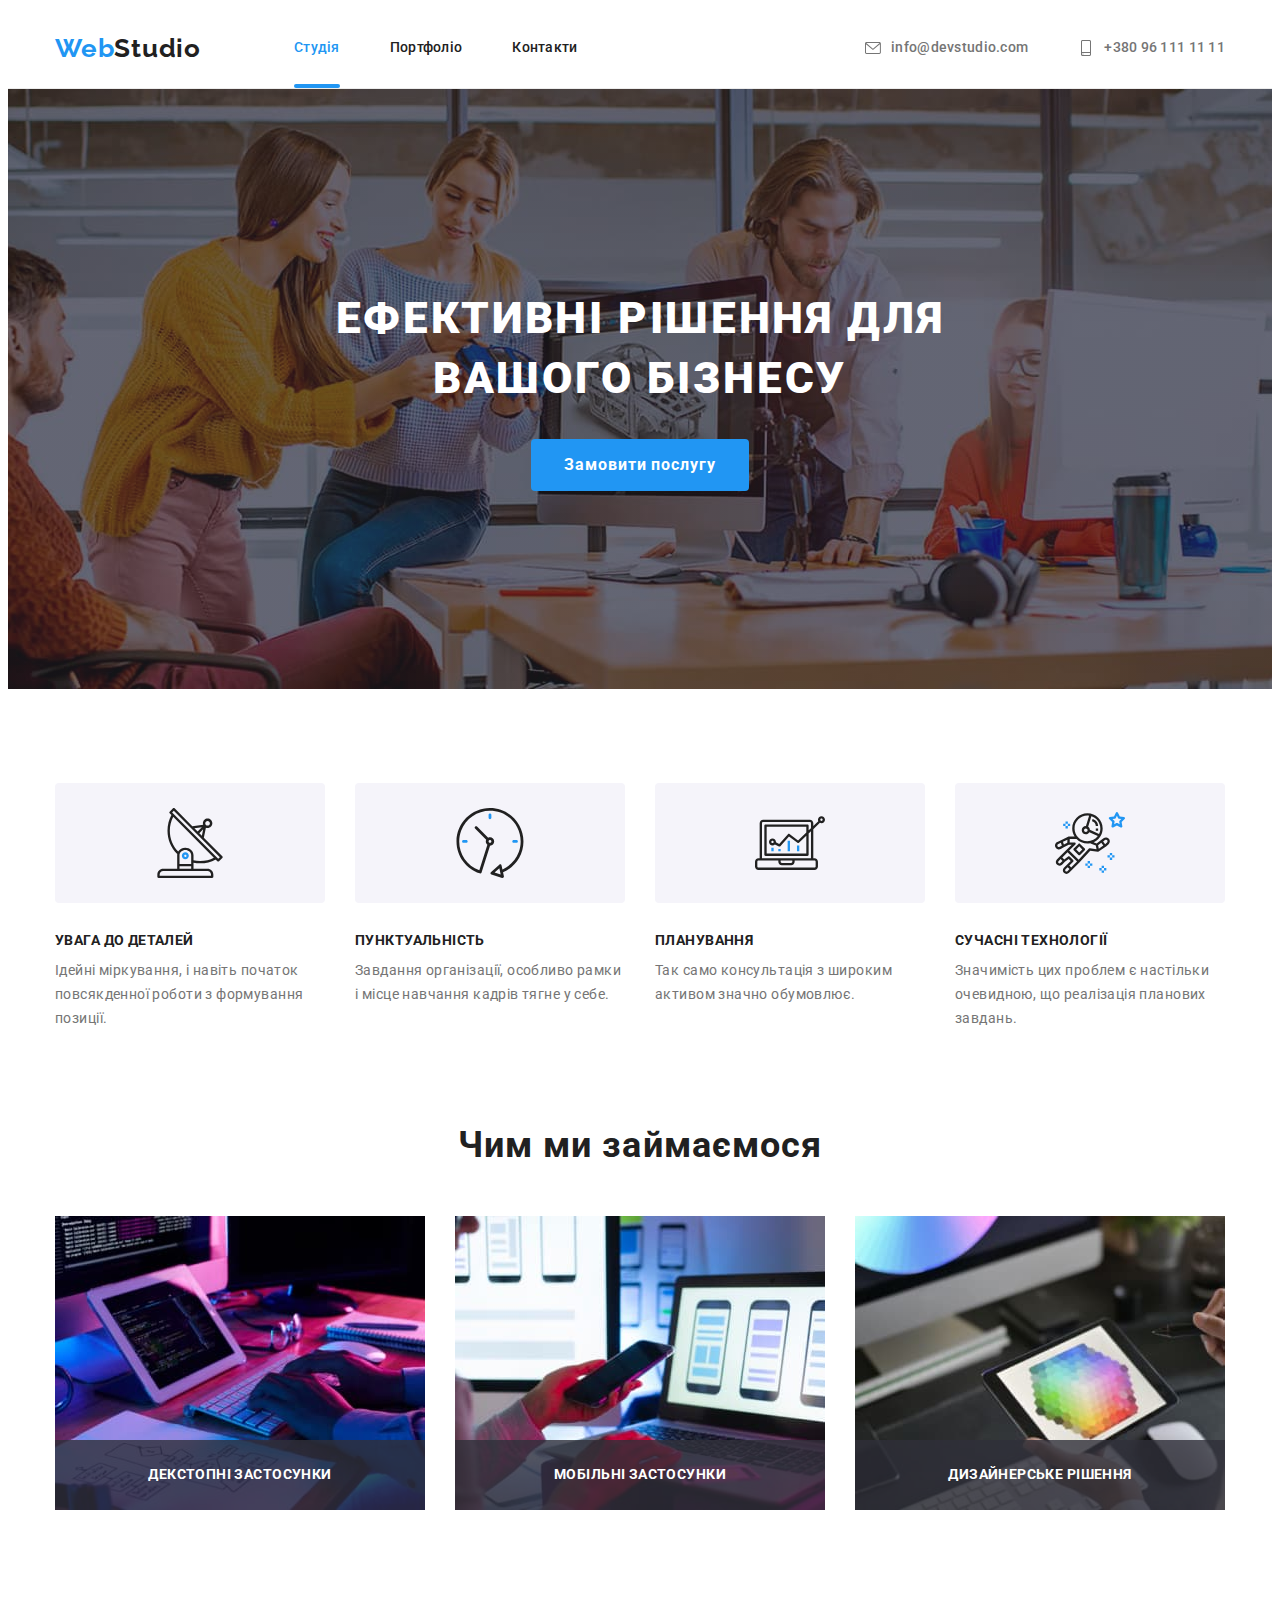
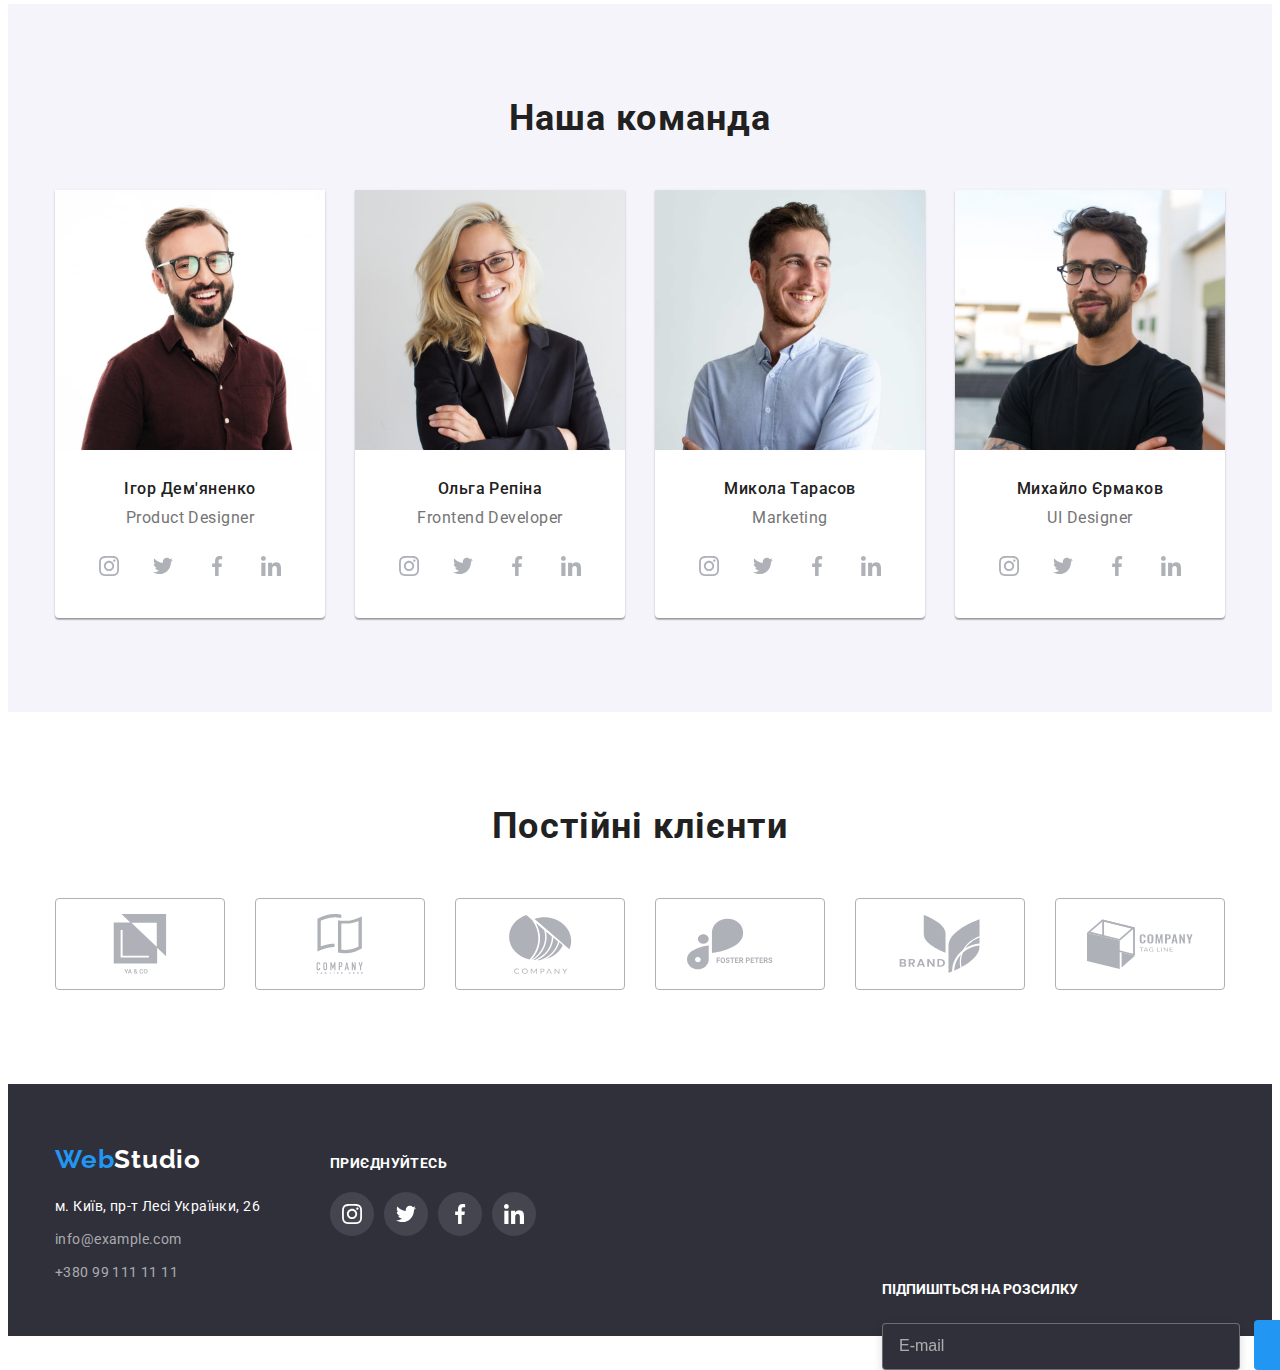
==== commit 4ac9a093: "p" ====
--- a/index.html
+++ b/index.html
@@ -139,7 +139,7 @@
                    
                   </label>
                 </div>
-               
+                </div>
 
                 <button class="form-btn" type="submit">Відправити</button>
               </form>
--- a/css/styles.css
+++ b/css/styles.css
@@ -828,21 +828,14 @@
 }
 /* ========FOOTER-FORM======= */
 .footer-submit {
-  position: relative;
+  display: flex;
+  align-items: flex-end;
   width: 570px;
-  max-height: 86px;
+  height: 86px;
   margin-left: 874px;
-  margin-right: 93px;
 }
 
 .footer-submit-form {
-  position: absolute;
-
-  bottom: 100%;
-  right: 50%;
-  margin-right: -50%;
-
-  transform: translate(-30%, -38%);
 }
 
 .footer-submit-text {
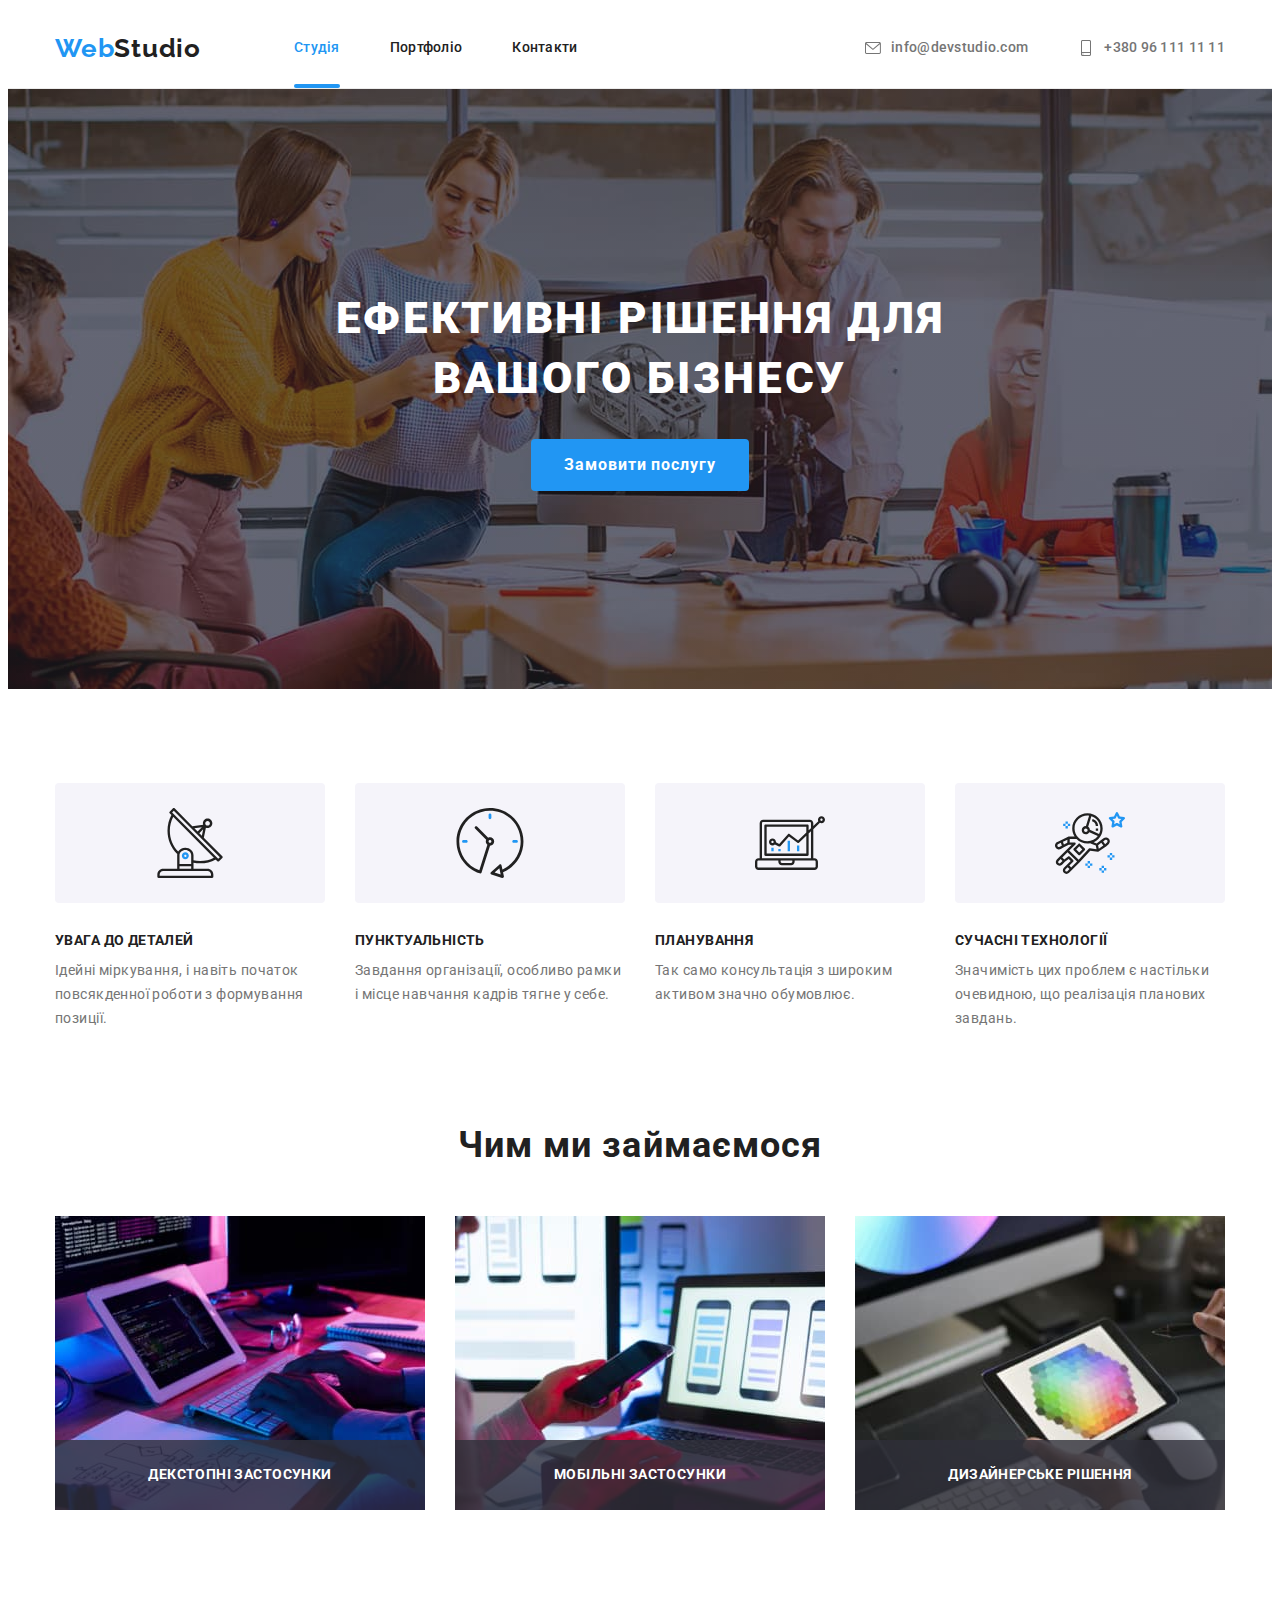
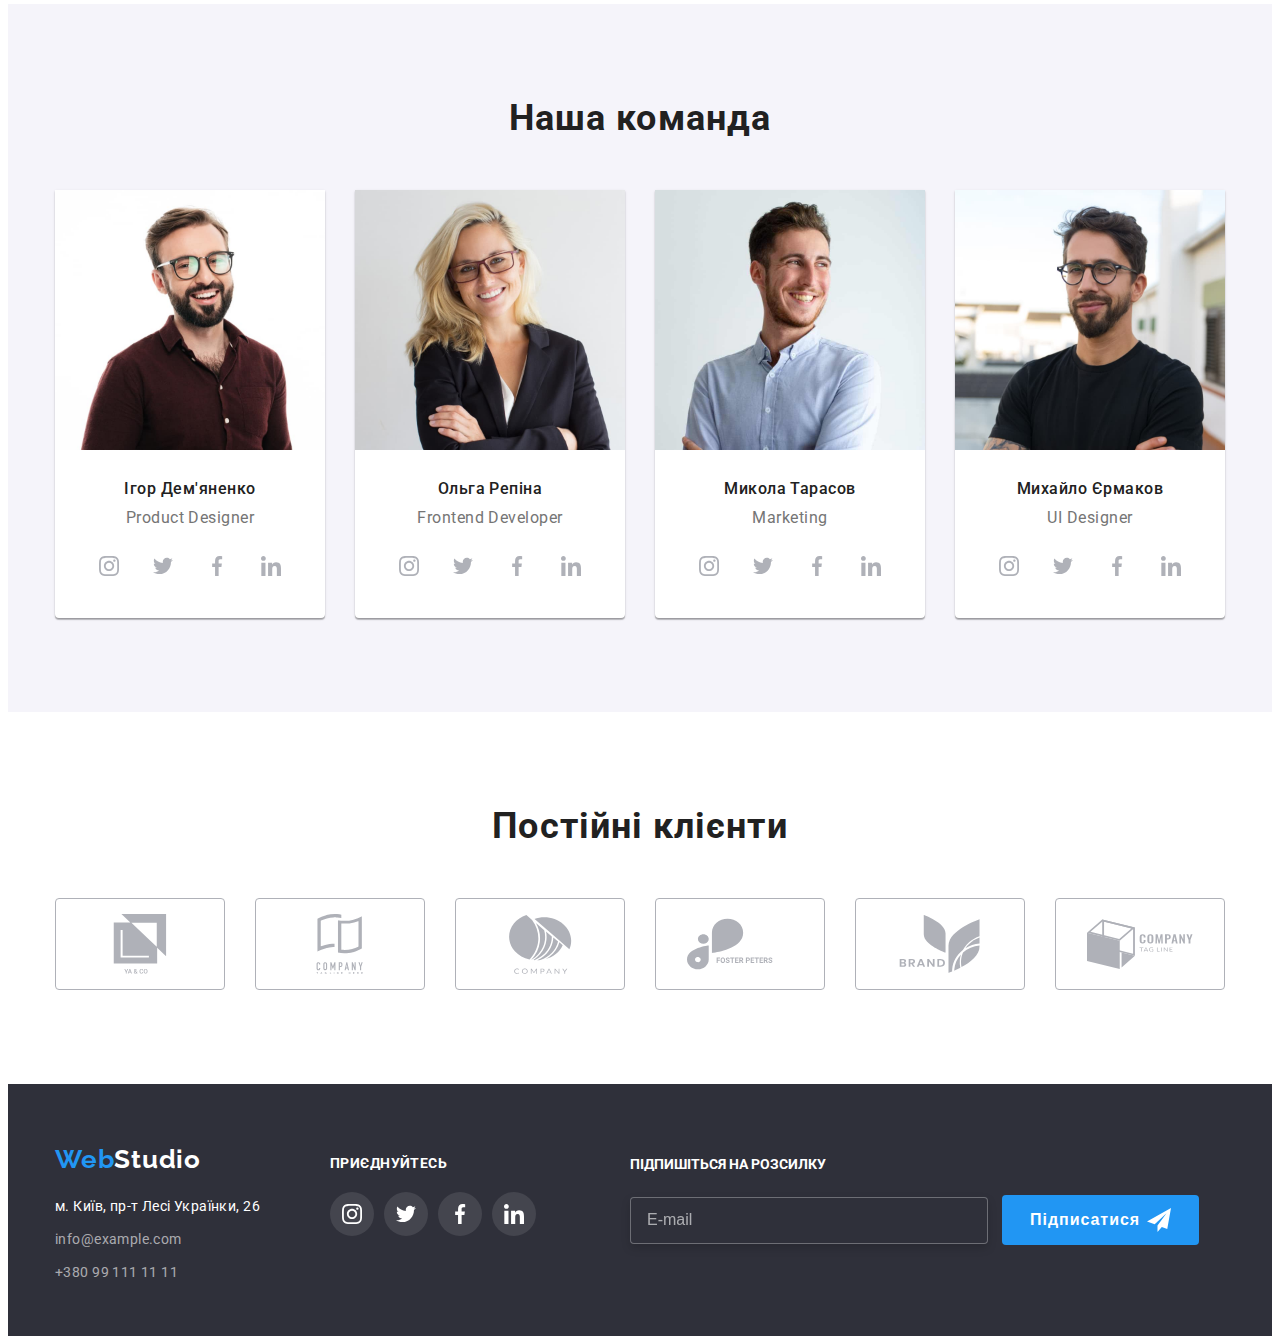
==== commit 44048daa: "HW-6" ====
--- a/index.html
+++ b/index.html
@@ -523,6 +523,7 @@
       </section>
 
       <footer id="contact" class="footer">
+      
         <div class="container">
           <div class="footer-container">
             <div class="footer-logo">
@@ -603,10 +604,9 @@
               </li>
             </ul>
           </div>
-        </div>
-        <div class="footer-submit">
+                  <div class="footer-submit">
+                     <p class="footer-submit-text">Підпишіться на розсилку</p>
           <div class="footer-submit-form">
-            <p class="footer-submit-text">Підпишіться на розсилку</p>
             <label class="footer-submit-label" for="submit-mail"></label>
             <input
               class="footer-submit-input"
@@ -625,6 +625,8 @@
              </div>
           </div>
         </div>
+        </div>
+
       </footer>
     </main>
     <script src="./js/modal.js"></script>
--- a/css/styles.css
+++ b/css/styles.css
@@ -828,11 +828,9 @@
 }
 /* ========FOOTER-FORM======= */
 .footer-submit {
-  display: flex;
-  align-items: flex-end;
   width: 570px;
   height: 86px;
-  margin-left: 874px;
+  margin-left: 94px;
 }
 
 .footer-submit-form {
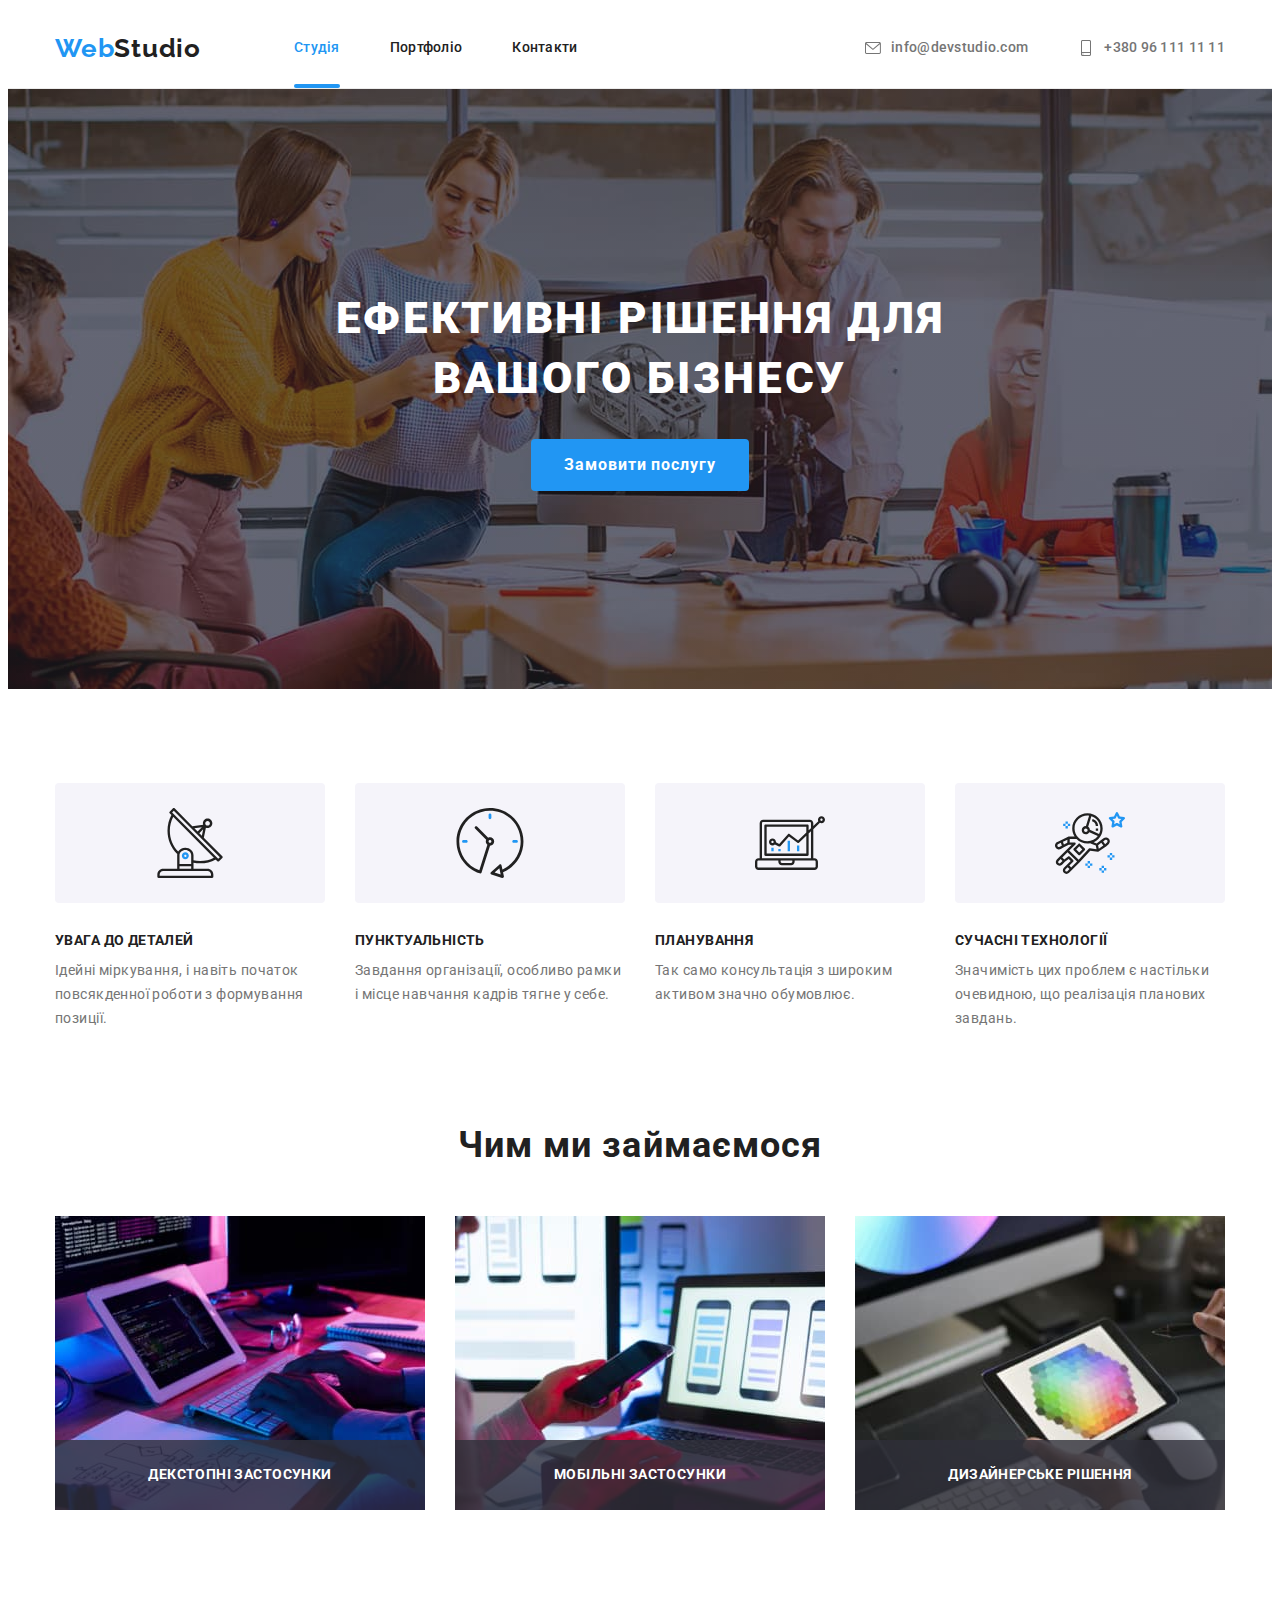
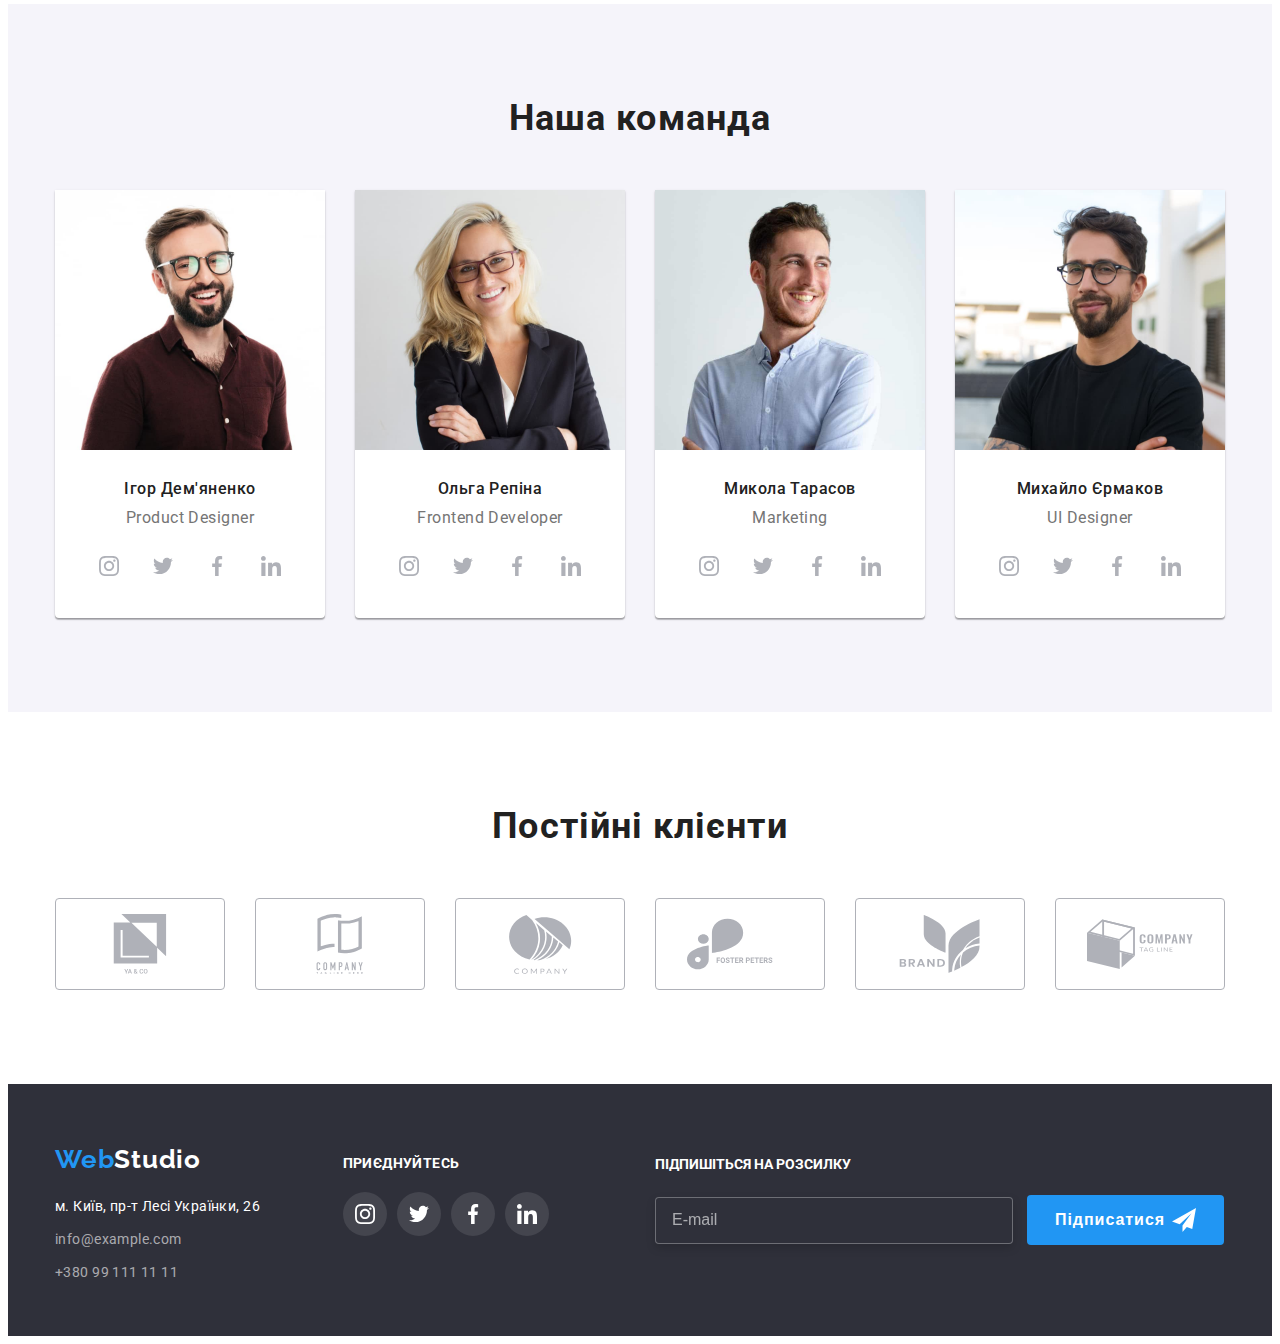
==== commit 95325924: "hw6" ====
--- a/index.html
+++ b/index.html
@@ -116,7 +116,6 @@
                   ></textarea>
                 </div>
 
-  
                 <div class="form-field-chek">
                   <label class="policy-label" for="policy">
                     <input
@@ -132,25 +131,20 @@
                       </svg>
                     </span>
 
-                 
                     <span class="form-label-policy">
                       Погоджуюсь з розсилкою і приймаю</span
                     ><a class="policy-link" href="">Умови договору</a>
-                   
                   </label>
                 </div>
-                </div>
 
                 <button class="form-btn" type="submit">Відправити</button>
               </form>
 
-             
               <button type="button" class="button-close" data-modal-close>
                 <svg class="icon-close-modal" width="18" height="18">
                   <use href="./images/icons.svg#icon-close"></use>
                 </svg>
               </button>
-             
             </div>
           </div>
         </div>
@@ -523,7 +517,6 @@
       </section>
 
       <footer id="contact" class="footer">
-      
         <div class="container">
           <div class="footer-container">
             <div class="footer-logo">
@@ -539,7 +532,7 @@
                     href="https://goo.gl/maps/MqzZdGGHkDWmwsRv9"
                     target="blank"
                     rel="noopener noreferrer"
-                    >м. Київ, пр-т Лесі Українки, 26</a
+                    >м. Київ, пр-т Лесі Українки, 26 </a
                   >
                 </li>
                 <li class="footer-contact">
@@ -604,29 +597,28 @@
               </li>
             </ul>
           </div>
-                  <div class="footer-submit">
-                     <p class="footer-submit-text">Підпишіться на розсилку</p>
-          <div class="footer-submit-form">
-            <label class="footer-submit-label" for="submit-mail"></label>
-            <input
-              class="footer-submit-input"
-              type="email"
-              name="submit-mail"
-              id="submit-mail"
-              placeholder="E-mail"
-            />
-            
-            <button class="footer-submit-btn" type="submit">
-              Підписатися
-              <svg class="footer-submit-icon" width="24px" height="24px">
-                <use href="./images/icons.svg#icon-send"></use>
-              </svg>
-            </button>
-             </div>
+          <div class="footer-submit">
+            <p class="footer-submit-text">Підпишіться на розсилку</p>
+            <div class="footer-submit-form">
+              <label class="footer-submit-label" for="submit-mail"></label>
+              <input
+                class="footer-submit-input"
+                type="email"
+                name="submit-mail"
+                id="submit-mail"
+                placeholder="E-mail"
+              />
+
+              <button class="footer-submit-btn" type="submit">
+                Підписатися
+                <svg class="footer-submit-icon" width="24px" height="24px">
+                  <use href="./images/icons.svg#icon-send"></use>
+                </svg>
+              </button>
+            </div>
           </div>
         </div>
         </div>
-
       </footer>
     </main>
     <script src="./js/modal.js"></script>
--- a/css/styles.css
+++ b/css/styles.css
@@ -820,7 +820,7 @@
 
 .footer > .container {
   display: flex;
-  justify-content: baseline;
+  justify-content: space-between;
 }
 
 .footer-soc {
